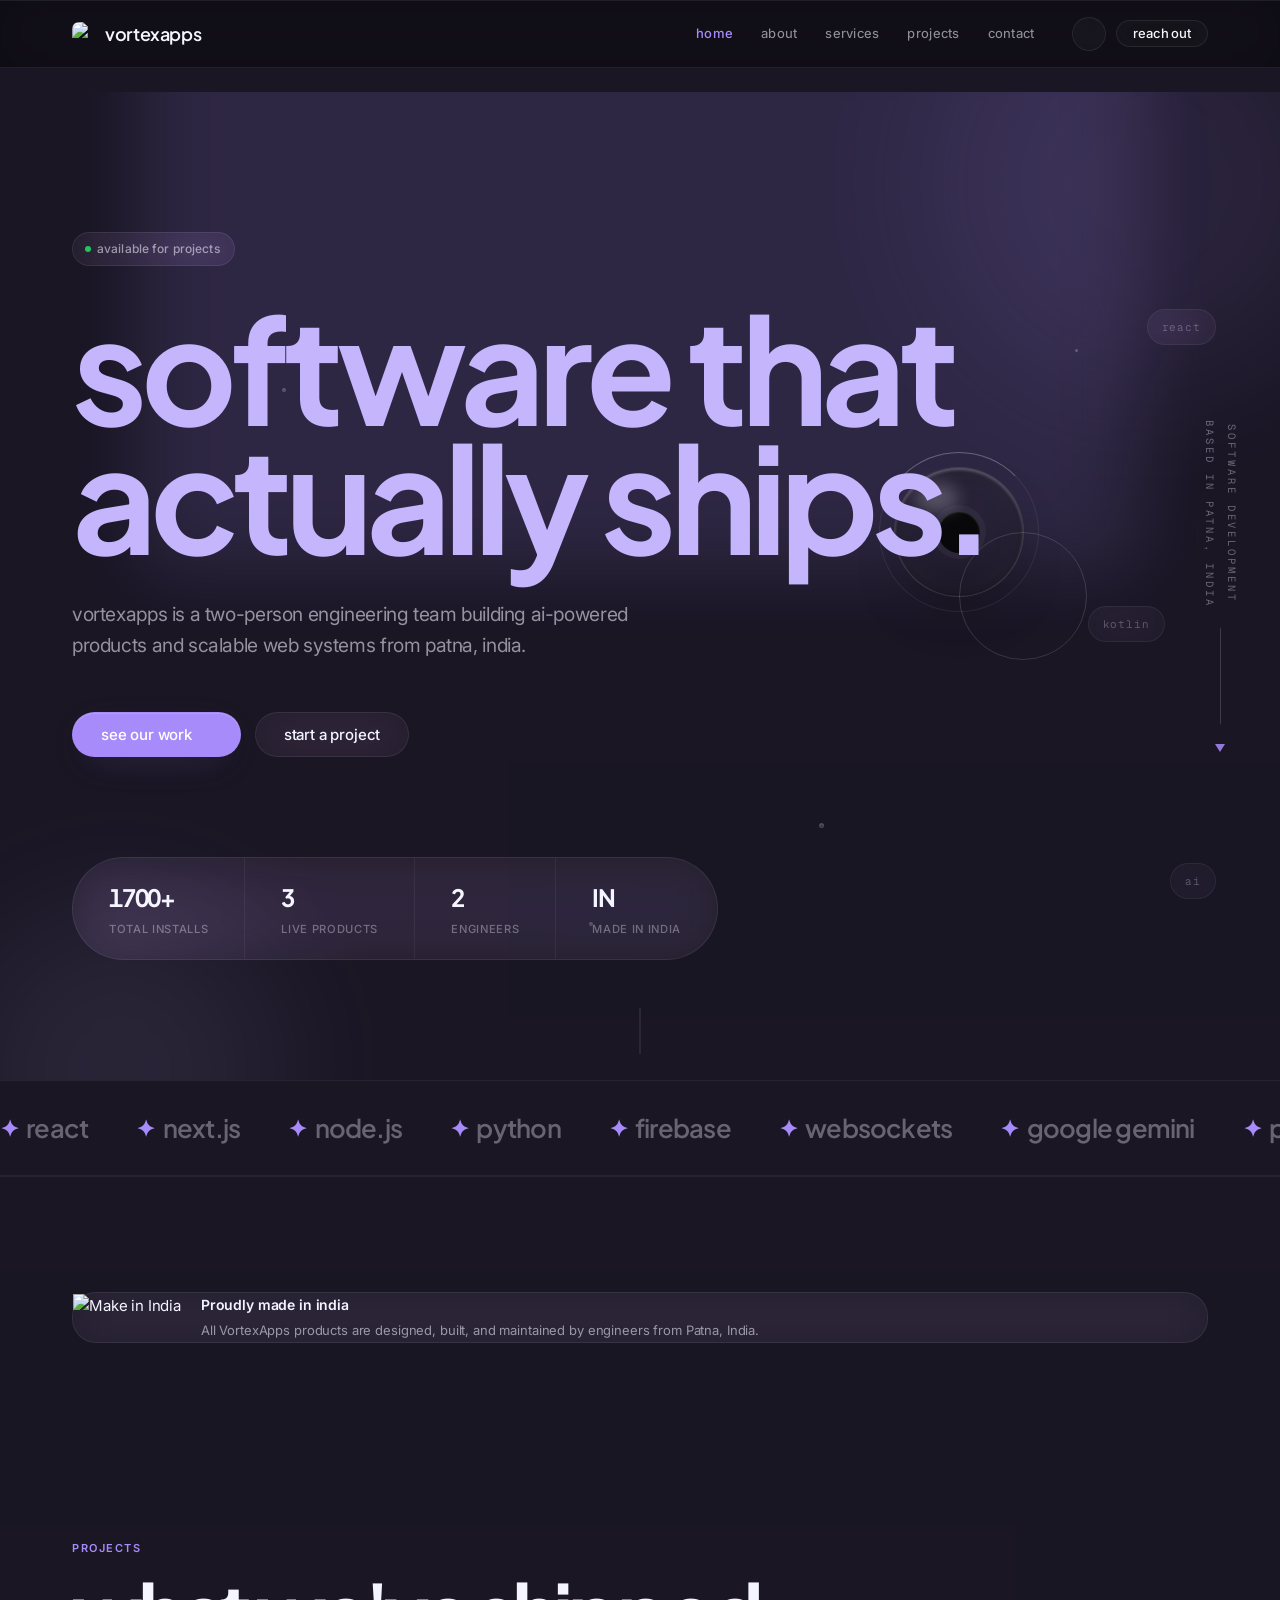
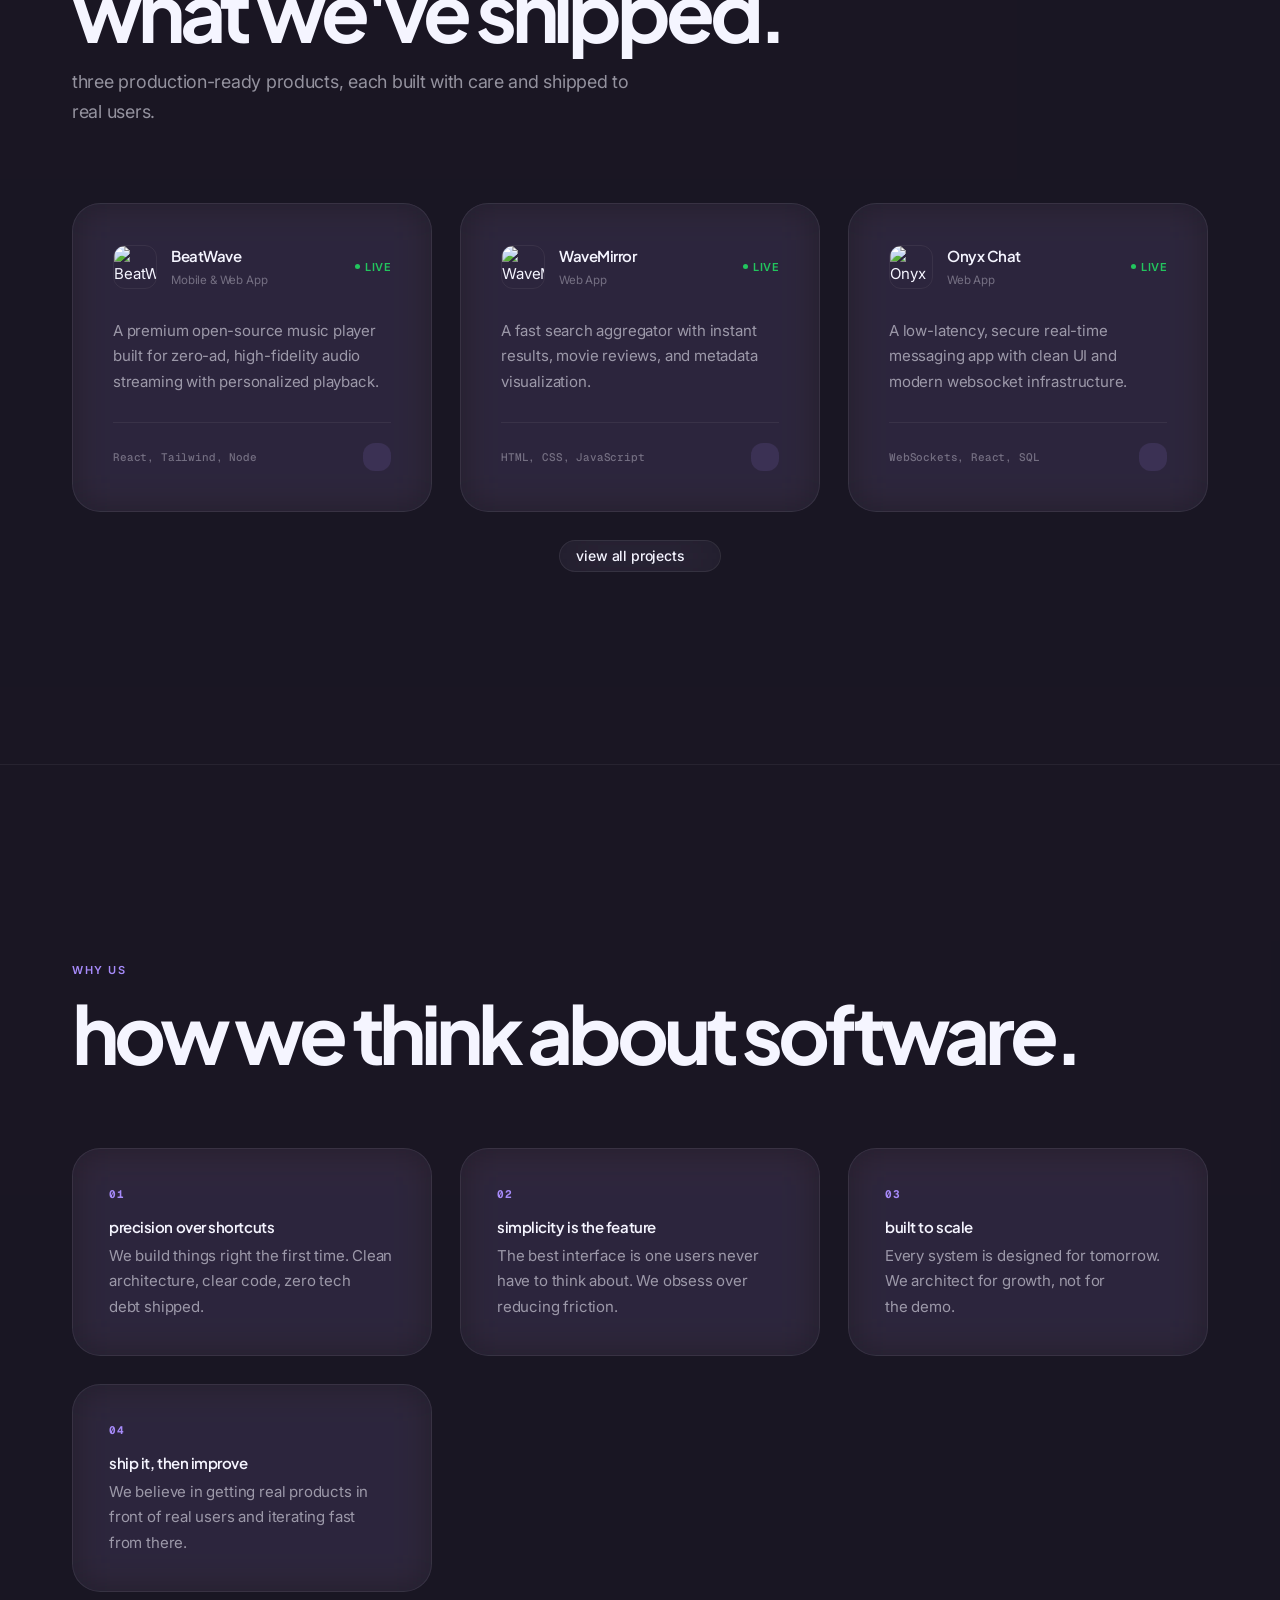
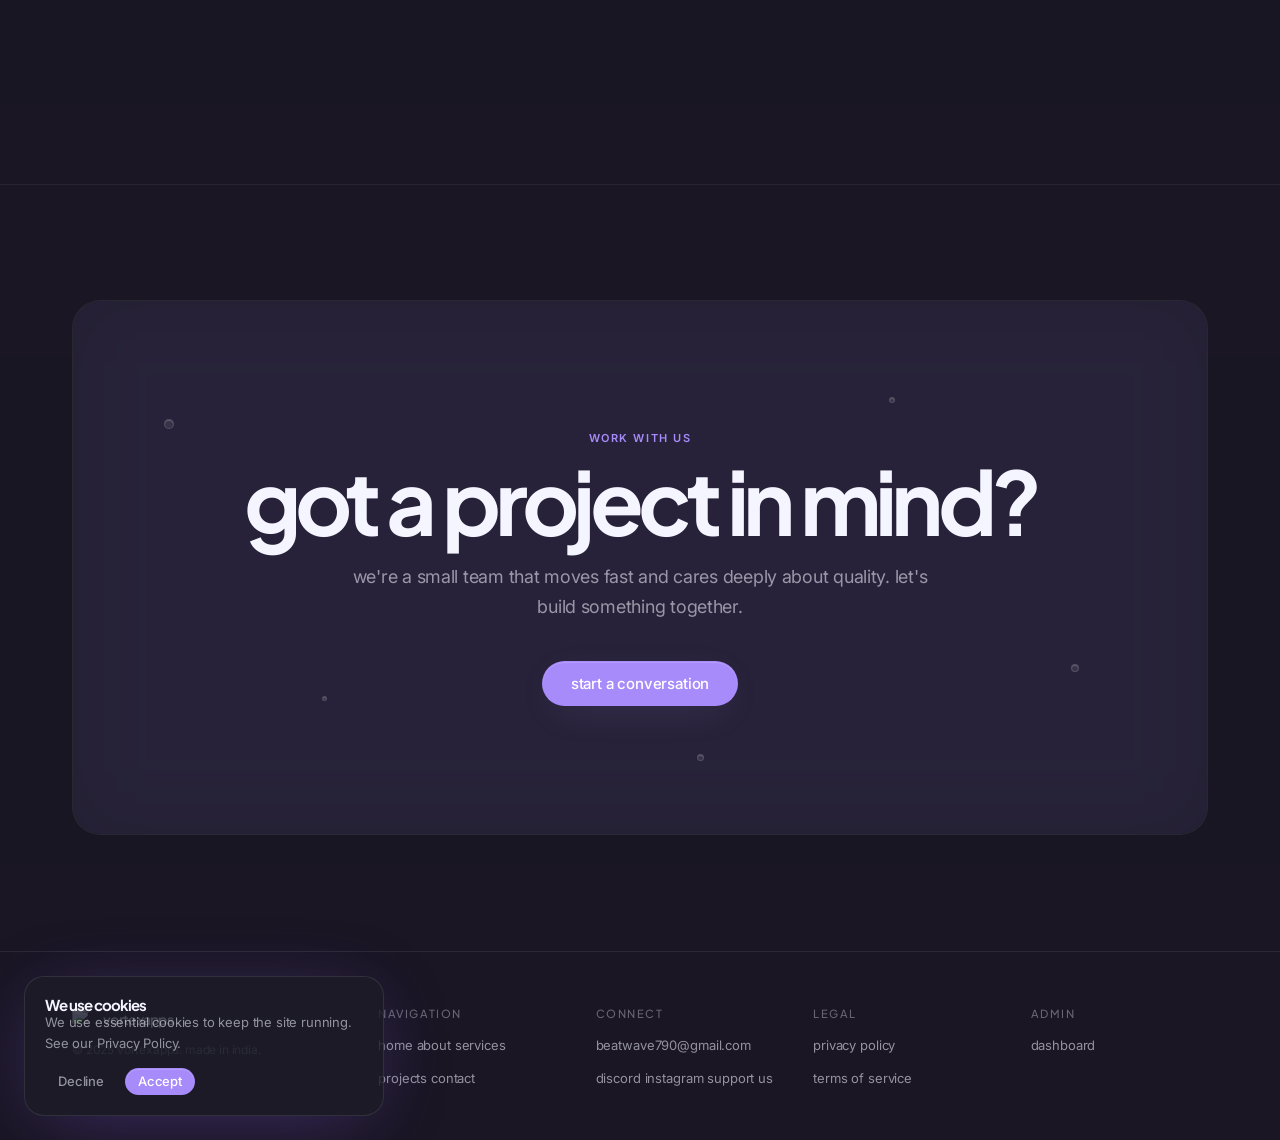
==== index.html @ fa967a01 "Add animated hero ingredients: liquid-glass eye + particles + CTA dots - Liquid-glass eye in the her" ====
<!DOCTYPE html>
<html lang="en" data-theme="dark">
<head>
    <meta charset="UTF-8">
    <meta name="viewport" content="width=device-width, initial-scale=1.0">
    <title>vortexapps — high-performance software systems</title>
    <meta name="description" content="vortexapps builds high-performance software systems — from ai integrations to scalable web applications. made in india.">
    <meta property="og:type" content="website">
    <meta property="og:url" content="https://vortexapps.dev/">
    <meta property="og:title" content="vortexapps — high-performance software systems">
    <meta property="og:description" content="vortexapps builds high-performance software systems — from ai integrations to scalable web applications. made in india.">
    <meta property="og:image" content="assets/og_image.jpg">
    <meta property="twitter:card" content="summary_large_image">
    <meta property="twitter:title" content="vortexapps — high-performance software systems">
    <meta property="twitter:description" content="vortexapps builds high-performance software systems — from ai integrations to scalable web applications. made in india.">
    <meta property="twitter:image" content="assets/og_image.jpg">
    <link rel="canonical" href="https://vortexapps.dev/">
    <link rel="icon" type="image/png" href="assets/logo.png">
    <link rel="stylesheet" href="index.css?v=8">
    <link rel="stylesheet" href="cosmic_refined.css?v=8">
    <script src="https://www.gstatic.com/firebasejs/9.23.0/firebase-app-compat.js"></script>
    <script src="https://www.gstatic.com/firebasejs/9.23.0/firebase-auth-compat.js"></script>
    <script src="https://www.gstatic.com/firebasejs/9.23.0/firebase-database-compat.js"></script>
    <link rel="preconnect" href="https://fonts.googleapis.com">
    <link rel="preconnect" href="https://fonts.gstatic.com" crossorigin>
    <link href="https://fonts.googleapis.com/css2?family=Inter:wght@300..700&family=Plus+Jakarta+Sans:wght@400..800&family=Space+Grotesk:wght@300..700&family=Spline+Sans:wght@300..700&family=IBM+Plex+Sans:wght@300..700&family=Geist+Mono:wght@100..900&display=swap" rel="stylesheet">
    <script src="https://unpkg.com/lucide@latest"></script>
    <script src="config.js"></script>
    <script src="index.js?v=8" defer></script>
</head>
<body>
    <!-- LOADING SCREEN -->
    <div id="loading-screen">
        <div class="ls-logo">
            <img src="assets/logo.png" alt="VortexApps">
            VortexApps
        </div>
        <div class="ls-spinner"></div>
    </div>

    <!-- ANNOUNCEMENT BAR -->
    <div id="announcement-bar"><span id="announcement-text"></span></div>

    <!-- NAV -->
    <nav id="main-nav">
        <div class="nav-inner">
            <a href="index.html" class="nav-logo">
                <img src="assets/logo.png" alt="VortexApps">
                vortexapps
            </a>
            <div class="nav-links" id="nav-links">
                <a href="index.html" class="nav-link active">home</a>
                <a href="about.html" class="nav-link">about</a>
                <a href="services.html" class="nav-link">services</a>
                <a href="projects.html" class="nav-link">projects</a>
                <a href="contact.html" class="nav-link">contact</a>
            </div>
            <div class="nav-right">
                <button class="theme-toggle" onclick="toggleTheme(event)" id="theme-btn" aria-label="Toggle theme">
                    <i data-lucide="moon" id="theme-icon"></i>
                </button>
                <a href="contact.html" class="btn btn-primary btn-sm">reach out</a>
                <button class="nav-hamburger" id="nav-hamburger" onclick="toggleNav()" aria-label="Menu">
                    <span></span><span></span><span></span>
                </button>
            </div>
        </div>
    </nav>

    <!-- MAIN -->
    <main>
        <!-- HERO -->
        <section class="hero">
            <div class="container">
                <div class="hero-badge reveal reveal-1">
                    <span class="badge">
                        <span class="badge-dot"></span>
                        available for projects
                    </span>
                </div>

                <h1 class="reveal reveal-2">
                    <span class="accent-word">software that<br>actually ships.</span>
                </h1>

                <p class="hero-desc reveal reveal-3">
                    vortexapps is a two-person engineering team building ai-powered products and scalable web systems from patna, india.
                </p>

                <div class="hero-actions reveal reveal-4">
                    <a href="projects.html" class="btn btn-primary btn-lg">
                        see our work
                        <i data-lucide="arrow-right" style="width:14px;height:14px;"></i>
                    </a>
                    <a href="contact.html" class="btn btn-secondary btn-lg">start a project</a>
                </div>

                <div class="stats-row reveal reveal-5">
                    <div class="stat-cell">
                        <div class="stat-num" id="downloads-counter">1700+</div>
                        <div class="stat-label">Total installs</div>
                    </div>
                    <div class="stat-cell">
                        <div class="stat-num">3</div>
                        <div class="stat-label">Live products</div>
                    </div>
                    <div class="stat-cell">
                        <div class="stat-num">2</div>
                        <div class="stat-label">Engineers</div>
                    </div>
                    <div class="stat-cell">
                        <div class="stat-num">IN</div>
                        <div class="stat-label">made in india</div>
                    </div>
                </div>
            </div>

            <!-- Vertical tagline — cosmictaser-style hero edge marker -->
            <div class="hero-tagline" aria-hidden="true">
                <p>software development<br>based in patna, india</p>
                <span class="ht-line"></span>
                <span class="ht-tri"></span>
            </div>

            <!-- Ambient visuals — drifting orbs + floating glass chips (right edge only) -->
            <div class="hero-orb hero-orb-a" aria-hidden="true"></div>
            <div class="hero-orb hero-orb-b" aria-hidden="true"></div>
            <div class="hero-chips" aria-hidden="true">
                <span class="hero-chip" style="--d:0s">react</span>
                <span class="hero-chip" style="--d:.7s">kotlin</span>
                <span class="hero-chip" style="--d:1.4s">ai</span>
            </div>

            <!-- Scroll cue -->
            <div class="scroll-cue" aria-hidden="true"><span></span></div>

            <!-- Liquid-glass eye — gazes at the cursor -->
            <div class="hero-eye" aria-hidden="true">
                <div class="hero-eye-pupil"></div>
                <span class="eye-pulse"></span>
            </div>

            <!-- Floating glass particles -->
            <div class="hero-particles" aria-hidden="true">
                <span style="--x:6%;--y:64%;--d:0s;--s:6px"></span>
                <span style="--x:22%;--y:30%;--d:1.4s;--s:4px"></span>
                <span style="--x:64%;--y:74%;--d:0.7s;--s:5px"></span>
                <span style="--x:84%;--y:26%;--d:2s;--s:3px"></span>
                <span style="--x:46%;--y:84%;--d:1s;--s:4px"></span>
                <span style="--x:36%;--y:56%;--d:2.4s;--s:3px"></span>
            </div>
        </section>

        <!-- TECH MARQUEE -->
        <div class="marquee-section">
            <div class="marquee-track">
                <!-- First copy -->
                <div class="marquee-item"><span>✦</span> React</div>
                <div class="marquee-item"><span>✦</span> Next.js</div>
                <div class="marquee-item"><span>✦</span> Node.js</div>
                <div class="marquee-item"><span>✦</span> Python</div>
                <div class="marquee-item"><span>✦</span> Firebase</div>
                <div class="marquee-item"><span>✦</span> WebSockets</div>
                <div class="marquee-item"><span>✦</span> Google Gemini</div>
                <div class="marquee-item"><span>✦</span> PostgreSQL</div>
                <div class="marquee-item"><span>✦</span> Tailwind CSS</div>
                <div class="marquee-item"><span>✦</span> REST APIs</div>
                <div class="marquee-item"><span>✦</span> Machine Learning</div>
                <div class="marquee-item"><span>✦</span> TypeScript</div>
                <!-- Duplicate copy for seamless loop -->
                <div class="marquee-item"><span>✦</span> React</div>
                <div class="marquee-item"><span>✦</span> Next.js</div>
                <div class="marquee-item"><span>✦</span> Node.js</div>
                <div class="marquee-item"><span>✦</span> Python</div>
                <div class="marquee-item"><span>✦</span> Firebase</div>
                <div class="marquee-item"><span>✦</span> WebSockets</div>
                <div class="marquee-item"><span>✦</span> Google Gemini</div>
                <div class="marquee-item"><span>✦</span> PostgreSQL</div>
                <div class="marquee-item"><span>✦</span> Tailwind CSS</div>
                <div class="marquee-item"><span>✦</span> REST APIs</div>
                <div class="marquee-item"><span>✦</span> Machine Learning</div>
                <div class="marquee-item"><span>✦</span> TypeScript</div>
            </div>
        </div>

        <hr>

        <!-- Make in India banner -->
        <section class="section-sm" style="padding-bottom: 0;">
            <div class="container">
                <div class="mii-banner" style="display:flex;align-items:center;gap:20px;">
                    <img src="assets/Make_In_India.png" alt="Make in India" style="height:48px;width:auto;object-fit:contain;flex-shrink:0;">
                    <div>
                        <div style="font-size:0.875rem;font-weight:600;color:var(--text);margin-bottom:4px;letter-spacing:-0.01em;">Proudly made in india</div>
                        <div style="font-size:0.8125rem;color:var(--text-muted);letter-spacing:-0.01em;">All VortexApps products are designed, built, and maintained by engineers from Patna, India.</div>
                    </div>
                </div>
            </div>
        </section>

        <!-- FEATURED PROJECTS -->
        <section class="section">
            <div class="container">
                <div class="section-header">
                    <span class="label">projects</span>
                    <h2>what we've shipped.</h2>
                    <p>three production-ready products, each built with care and shipped to real users.</p>
                </div>
                <div class="home-projects-grid" id="dynamic-projects-grid">
                    <!-- Renders via JS -->
                </div>
                <div style="margin-top:28px;text-align:center;">
                    <a href="projects.html" class="btn btn-secondary">
                        view all projects
                        <i data-lucide="arrow-right" style="width:13px;height:13px;"></i>
                    </a>
                </div>
            </div>
        </section>

        <hr>

        <!-- WHY VORTEXAPPS — Bento grid -->
        <section class="section">
            <div class="container">
                <div class="section-header">
                    <span class="label">why us</span>
                    <h2>how we think about software.</h2>
                </div>
                <div class="about-values-grid">
                    <div class="value-card reveal reveal-1">
                        <div class="value-num">01</div>
                        <h3>precision over shortcuts</h3>
                        <p>We build things right the first time. Clean architecture, clear code, zero tech debt shipped.</p>
                    </div>
                    <div class="value-card reveal reveal-2">
                        <div class="value-num">02</div>
                        <h3>simplicity is the feature</h3>
                        <p>The best interface is one users never have to think about. We obsess over reducing friction.</p>
                    </div>
                    <div class="value-card reveal reveal-3">
                        <div class="value-num">03</div>
                        <h3>built to scale</h3>
                        <p>Every system is designed for tomorrow. We architect for growth, not for the demo.</p>
                    </div>
                    <div class="value-card reveal reveal-4">
                        <div class="value-num">04</div>
                        <h3>ship it, then improve</h3>
                        <p>We believe in getting real products in front of real users and iterating fast from there.</p>
                    </div>
                </div>
            </div>
        </section>

        <hr>

        <!-- CTA -->
        <section class="section-sm">
            <div class="container">
                <div class="cta-strip">
                    <div class="cta-dots" aria-hidden="true">
                        <span style="--x:8%;--y:22%;--d:0s;--s:10px"></span>
                        <span style="--x:88%;--y:68%;--d:1.2s;--s:8px"></span>
                        <span style="--x:72%;--y:18%;--d:2.1s;--s:6px"></span>
                        <span style="--x:22%;--y:74%;--d:1.6s;--s:5px"></span>
                        <span style="--x:55%;--y:85%;--d:0.6s;--s:7px"></span>
                    </div>
                    <span class="label" style="display:block;margin-bottom:14px;">work with us</span>
                    <h2>got a project in mind?</h2>
                    <p>we're a small team that moves fast and cares deeply about quality. let's build something together.</p>
                    <a href="contact.html" class="btn btn-primary btn-lg">start a conversation</a>
                </div>
            </div>
        </section>
    </main>

    <!-- FOOTER -->
    <footer>
        <div class="container">
            <div class="footer-inner">
                <div>
                    <div class="footer-brand">
                        <img src="assets/logo.png" alt="VortexApps">
                        vortexapps
                    </div>
                    <div class="footer-copy">© 2025 vortexapps. made in india.</div>
                </div>
                <div class="footer-links-group">
                    <h4>navigation</h4>
                    <a href="index.html">home</a>
                    <a href="about.html">about</a>
                    <a href="services.html">services</a>
                    <a href="projects.html">projects</a>
                    <a href="contact.html">contact</a>
                </div>
                <div class="footer-links-group">
                    <h4>connect</h4>
                    <a href="mailto:beatwave790@gmail.com">beatwave790@gmail.com</a>
                    <a href="https://discord.gg/spbuDTePSR" target="_blank" rel="noopener">discord</a>
                    <a href="https://instagram.com/akshansh_6969" target="_blank" rel="noopener">instagram</a>
                    <a href="https://support-akshansh.vercel.app" target="_blank" rel="noopener">support us</a>
                </div>
                <div class="footer-links-group">
                    <h4>legal</h4>
                    <a href="privacy.html">privacy policy</a>
                    <a href="terms.html">terms of service</a>
                </div>
                <div class="footer-links-group">
                    <h4>admin</h4>
                    <a href="admin.html">dashboard</a>
                </div>
            </div>
        </div>
    </footer>

    <div id="toast"></div>

    <!-- Scroll progress + back to top -->
    <div id="scroll-progress" aria-hidden="true"></div>
    <button id="back-to-top" aria-label="Back to top"><i data-lucide="arrow-up" style="width:15px;height:15px;"></i></button>
</body>
</html>
---- index.css ----
/* ==========================================================================
   VORTEXAPPS — STUDIO 3.0
   Premium agency aesthetic. Dark + indigo accent. Bold editorial.
   ========================================================================== */

@import url('https://fonts.googleapis.com/css2?family=IBM+Plex+Sans:wght@300..700&family=Inter:wght@300..700&family=Plus+Jakarta+Sans:wght@400..800&family=Spline+Sans:wght@300..700&family=Geist+Mono:wght@100..900&family=Space+Grotesk:wght@300..700&display=swap');

/* ==========================================================================
   DESIGN TOKENS — PREMIUM EDITORIAL (cosmictaser-inspired)
   ========================================================================== */
:root {
    /* Backgrounds */
    --bg:            #0B0B0F;
    --bg-card:       rgba(20,20,28,0.6);
    --bg-card-hover: rgba(24,24,36,0.8);
    --bg-subtle:     rgba(18,18,26,0.4);
    --bg-muted:      rgba(22,22,32,0.6);
    --bg-elevated:   rgba(28,28,40,0.8);

    /* Borders */
    --border:        rgba(255,255,255,0.06);
    --border-hover:  rgba(255,255,255,0.1);
    --border-bright: rgba(255,255,255,0.16);

    /* Text */
    --text:          #F5F5FF;
    --text-muted:    rgba(245,245,255,0.56);
    --text-dim:      rgba(245,245,255,0.36);

    /* Accent */
    --accent:        #A78BFA;
    --accent-hover:  #C4B5FD;
    --accent-dim:    rgba(167,139,250,0.12);
    --accent-glow:   rgba(167,139,250,0.3);

    /* Semantic */
    --red:           #EF4444;
    --green:         #22C55E;
    --orange:        #F97316;
    --blue:           #60A5FA;

    /* Typography */
    --font:          'Inter', -apple-system, BlinkMacSystemFont, system-ui, sans-serif;
    --display:       'Plus Jakarta Sans', 'Space Grotesk', 'Inter', -apple-system, BlinkMacSystemFont, sans-serif;
    --mono:          'Geist Mono', 'SFMono-Regular', ui-monospace, monospace;

    /* Radii */
    --radius-xs:     8px;
    --radius-sm:     12px;
    --radius:        16px;
    --radius-lg:     20px;
    --radius-xl:     32px;
    --radius-full:   9999px;

    /* Shadows */
    --shadow-sm:     0 1px 2px rgba(0,0,0,0.4);
    --shadow:        0 10px 80px -20px rgba(139,92,246,0.4);
    --shadow-lg:     0 80px 160px -40px rgba(139,92,246,0.35);
    --shadow-accent: 0 0 120px -40px rgba(139,92,246,0.6);

    /* Motion */
    --ease:          cubic-bezier(0.4, 0, 0.2, 1);
    --ease-spring:   cubic-bezier(0.34, 1.56, 0.64, 1);
    --transition:    all 0.16s var(--ease);
    --transition-md: all 0.26s var(--ease);

    /* Layout */
    --max-w:         1200px;
    --nav-h:         64px;

    /* Type scale */
    --fs-micro:      0.6875rem;
    --fs-xs:         0.75rem;
    --fs-sm:         0.8125rem;
    --fs-base:       0.9375rem;
    --fs-md:         1rem;
    --fs-lg:         1.5rem;
    --fs-xl:         2.25rem;
    --fs-display:    3.25rem;
    --fs-hero:       clamp(4rem, 10vw, 8rem);

    /* Tracking */
    --tr-wide:       0.08em;
    --tr-normal:     -0.015em;
    --tr-tight:      -0.03em;
    --tr-tighter:    -0.05em;
    --tr-display:    -0.06em;
    --tr-hero:       -0.07em;

    /* Motion */
    --ease-out:      cubic-bezier(0.16, 1, 0.3, 1);
    --ease-in-out:   cubic-bezier(0.65, 0, 0.35, 1);
    --ease-back:     cubic-bezier(0.34, 1.4, 0.64, 1);
    --dur-fast:      0.14s;
    --dur:           0.24s;
    --dur-slow:      0.42s;
    --dur-slower:    0.7s;
}

/* Light theme — refined editorial */
[data-theme="light"] {
    --bg:            #F8F8FA;
    --bg-card:       rgba(255,255,255,0.7);
    --bg-card-hover: rgba(255,255,255,0.9);
    --bg-subtle:     rgba(255,255,255,0.5);
    --bg-muted:      rgba(250,250,255,0.8);
    --bg-elevated:   rgba(255,255,255,0.9);
    --border:        rgba(18,18,31,0.06);
    --border-hover:  rgba(18,18,31,0.1);
    --border-bright: rgba(18,18,31,0.16);
    --text:          #0F0F19;
    --text-muted:    rgba(15,15,25,0.6);
    --text-dim:      rgba(15,15,25,0.4);
    --accent:        #9D7CFF;
    --accent-hover:  #BFA3FF;
    --accent-dim:    rgba(157,124,255,0.08);
    --accent-glow:   rgba(157,124,255,0.18);
    --shadow-sm:     0 1px 2px rgba(18,18,31,0.04);
    --shadow:        0 40px 80px -40px rgba(124,63,255,0.24);
    --shadow-lg:     0 80px 160px -40px rgba(124,63,255,0.18);
    --shadow-accent: 0 0 80px -30px rgba(124,63,255,0.32);
}

/* ==========================================================================
   RESET & BASE
   ========================================================================== */
*, *::before, *::after { box-sizing: border-box; margin: 0; padding: 0; }

html {
    font-size: 16px;
    scroll-behavior: smooth;
    -webkit-text-size-adjust: 100%;
}

body {
    font-family: var(--font);
    font-size: var(--fs-base);
    background: var(--bg);
    color: var(--text);
    line-height: 1.9;
    letter-spacing: var(--tr-normal);
    -webkit-font-smoothing: antialiased;
    -moz-osx-font-smoothing: grayscale;
    text-rendering: optimizeLegibility;
    overflow-x: hidden;
}

img { max-width: 100%; display: block; }
a { color: inherit; text-decoration: none; }
button { font-family: var(--font); cursor: pointer; }
textarea { font-family: var(--font); }

::selection { background: var(--accent); color: #fff; }

/* ==========================================================================
   ANIMATED BACKGROUND
   ========================================================================== */
body::before {
    content: "";
    position: fixed;
    inset: 0;
    z-index: -2;
    background: rgba(167,139,250,0.05);
    pointer-events: none;
}

body::after {
    content: "";
    position: fixed;
    inset: 0;
    z-index: -3;
    background: rgba(167,139,250,0.04);
    pointer-events: none;
}

@keyframes gridDrift {
    from { background-position: 0 0; }
    to   { background-position: 60px 60px; }
}

@keyframes glowDrift {
    from { opacity: 0.6; transform: scale(1); }
    to   { opacity: 1; transform: scale(1.05); }
}

/* ==========================================================================
   LOADING SCREEN
   ========================================================================== */
#loading-screen {
    position: fixed;
    inset: 0;
    z-index: 99999;
    background: var(--bg);
    display: flex;
    flex-direction: column;
    align-items: center;
    justify-content: center;
    gap: 20px;
    transition: opacity 0.3s var(--ease);
}

#loading-screen .ls-logo {
    display: flex;
    align-items: center;
    gap: 9px;
    font-weight: 700;
    font-size: 0.9375rem;
    letter-spacing: -0.02em;
    color: var(--text);
}

#loading-screen .ls-logo img {
    width: 26px;
    height: 26px;
    border-radius: 6px;
    object-fit: cover;
}

#loading-screen .ls-spinner {
    width: 16px;
    height: 16px;
    border: 1.5px solid var(--border-bright);
    border-top-color: var(--accent);
    border-radius: 50%;
    animation: spin 0.65s linear infinite;
}

@keyframes spin { to { transform: rotate(360deg); } }

@keyframes fadeUp {
    from { opacity: 0; transform: translateY(12px); }
    to { opacity: 1; transform: translateY(0); }
}

@keyframes scaleIn {
    from { opacity: 0; transform: scale(0.98); }
    to { opacity: 1; transform: scale(1); }
}

#loading-screen.fade-out {
    opacity: 0;
    pointer-events: none;
}

/* ==========================================================================
   ANNOUNCEMENT BAR
   ========================================================================== */
#announcement-bar {
    display: none;
    background: var(--accent);
    color: #fff;
    text-align: center;
    font-size: 0.8125rem;
    font-weight: 500;
    padding: 10px 16px;
    letter-spacing: 0.01em;
}

/* ==========================================================================
   NAVIGATION — Minimal glass
   ========================================================================== */
#main-nav {
    position: fixed;
    top: 0;
    left: 0;
    z-index: 1000;
    width: 100%;
    height: var(--nav-h);
    background: rgba(11,11,15,0.3);
    backdrop-filter: blur(20px) saturate(170%);
    -webkit-backdrop-filter: blur(20px) saturate(170%);
    border-bottom: 1px solid transparent;
    transition: var(--transition-md);
    box-shadow: 0 1px 0 rgba(255,255,255,0.04) inset;
}

.nav-inner {
    max-width: var(--max-w);
    margin: 0 auto;
    padding: 0 clamp(20px, 4vw, 32px);
    height: 100%;
    display: flex;
    align-items: center;
    gap: 0;
}

.nav-logo {
    display: flex;
    align-items: center;
    gap: 9px;
    font-family: var(--display);
    font-weight: 600;
    font-size: 0.875rem;
    letter-spacing: var(--tr-tighter);
    color: var(--text);
    margin-right: 40px;
    text-decoration: none;
    flex-shrink: 0;
    text-transform: lowercase;
}

.nav-logo img {
    width: 26px;
    height: 26px;
    border-radius: 6px;
    object-fit: cover;
}

.nav-links {
    display: flex;
    align-items: center;
    gap: 2px;
    flex: 1;
}

.nav-link {
    font-size: 0.875rem;
    font-weight: 400;
    color: var(--text-muted);
    padding: 6px 10px;
    border-radius: var(--radius-sm);
    transition: var(--transition);
    text-decoration: none;
    letter-spacing: -0.01em;
}

.nav-link:hover { color: var(--text); background: var(--bg-muted); }
.nav-link.active { color: var(--text); }

.nav-right {
    display: flex;
    align-items: center;
    gap: 8px;
    margin-left: auto;
}

/* Theme toggle */
.theme-toggle {
    display: flex;
    align-items: center;
    justify-content: center;
    width: 32px;
    height: 32px;
    border: 1px solid var(--border);
    border-radius: var(--radius-sm);
    background: transparent;
    color: var(--text-muted);
    transition: var(--transition);
    flex-shrink: 0;
}
.theme-toggle:hover { background: var(--bg-muted); color: var(--text); }
.theme-toggle svg { width: 14px; height: 14px; }

/* Hamburger */
.nav-hamburger {
    display: none;
    flex-direction: column;
    gap: 4px;
    background: none;
    border: none;
    padding: 4px;
    cursor: pointer;
}
.nav-hamburger span {
    display: block;
    width: 18px;
    height: 1.5px;
    background: var(--text);
    transition: var(--transition);
}

/* Mobile nav */
@media (max-width: 768px) {
    #main-nav {
        top: 0;
        width: 100%;
    }

    .nav-links {
        display: none;
        position: fixed;
        top: 80px;
        left: 12px;
        right: 12px;
        background: color-mix(in srgb, var(--bg) 95%, transparent);
        backdrop-filter: blur(24px);
        -webkit-backdrop-filter: blur(24px);
        border: 1px solid var(--border);
        border-radius: var(--radius-lg);
        flex-direction: column;
        padding: 12px;
        gap: 4px;
        box-shadow: var(--shadow);
    }

    .nav-links.open { display: flex; }
    .nav-link { width: 100%; padding: 10px 14px; }
    .nav-right .btn-sm { display: none; }
    .nav-hamburger { display: flex; }
}

/* ==========================================================================
   BUTTONS
   ========================================================================== */
.btn {
    display: inline-flex;
    align-items: center;
    justify-content: center;
    gap: 6px;
    font-family: var(--font);
    font-weight: 500;
    font-size: 0.875rem;
    border-radius: var(--radius-sm);
    border: 1px solid transparent;
    cursor: pointer;
    text-decoration: none;
    transition: var(--transition);
    white-space: nowrap;
    padding: 8px 16px;
    line-height: 1;
    position: relative;
    overflow: hidden;
}

.btn-primary {
    background: var(--accent);
    color: #fff;
    border-color: var(--accent);
    box-shadow: 0 0 0 rgba(99,102,241,0);
}
.btn-primary:hover {
    background: var(--accent-hover);
    border-color: var(--accent-hover);
    box-shadow: var(--shadow-accent);
    transform: translateY(-1px);
}
.btn-primary:active { transform: translateY(0); }

.btn-secondary {
    background: transparent;
    color: var(--text);
    border-color: var(--border);
}
.btn-secondary:hover {
    background: var(--bg-muted);
    border-color: var(--border-hover);
    transform: translateY(-1px);
}
.btn-secondary:active { transform: translateY(0); }

.btn-ghost {
    background: transparent;
    color: var(--text-muted);
    border-color: transparent;
    padding: 6px 10px;
}
.btn-ghost:hover { background: var(--bg-muted); color: var(--text); }

.btn-danger {
    background: transparent;
    color: var(--red);
    border-color: transparent;
}
.btn-danger:hover { background: rgba(239,68,68,0.1); }

.btn-lg { padding: 12px 24px; font-size: 0.9375rem; border-radius: var(--radius); letter-spacing: -0.01em; }
.btn-sm { padding: 6px 12px; font-size: 0.8125rem; }
.btn-xs { padding: 4px 8px; font-size: 0.75rem; }

/* ==========================================================================
   LAYOUT
   ========================================================================== */
.container {
    max-width: var(--max-w);
    margin: 0 auto;
    padding: 0 clamp(20px, 4vw, 32px);
}

main { padding-top: 24px; }

.section    { padding: clamp(96px, 14vw, 180px) 0; }
.section-sm { padding: clamp(64px, 10vw, 112px) 0; }

hr {
    border: none;
    border-top: 1px solid var(--border);
}

/* ==========================================================================
   LABEL / BADGE
   ========================================================================== */
.label {
    display: inline-block;
    font-size: 0.6875rem;
    font-weight: 600;
    letter-spacing: var(--tr-wide);
    text-transform: uppercase;
    color: var(--accent);
}

.badge {
    display: inline-flex;
    align-items: center;
    gap: 6px;
    font-size: 0.75rem;
    font-weight: 500;
    padding: 5px 12px;
    border-radius: var(--radius-full);
    border: 1px solid var(--border);
    color: var(--text-muted);
    background: var(--bg-card);
}

.badge-dot {
    width: 6px;
    height: 6px;
    border-radius: 50%;
    background: var(--green);
    flex-shrink: 0;
    animation: pulse-dot 2.4s ease infinite;
}

@keyframes pulse-dot {
    0%, 100% { opacity: 1; box-shadow: 0 0 0 0 rgba(34,197,94,0.4); }
    50% { opacity: 0.7; box-shadow: 0 0 0 4px rgba(34,197,94,0); }
}

/* ==========================================================================
   HERO
   ========================================================================== */
.hero {
    padding: clamp(120px, 16vw, 160px) 0 clamp(96px, 12vw, 120px);
    position: relative;
    overflow: hidden;
}

.hero-badge { margin-bottom: 32px; }

.hero h1 {
    font-family: var(--display);
    font-size: var(--fs-hero);
    font-weight: 700;
    line-height: 0.96;
    letter-spacing: var(--tr-hero);
    color: var(--text);
    margin-bottom: clamp(28px, 3vw, 44px);
    max-width: min(980px, 90vw);
    text-transform: lowercase;
}

/* Gradient text on accent word */
.hero h1 .accent-word {
    background: var(--accent);
    -webkit-background-clip: initial;
    -webkit-text-fill-color: initial;
    background-clip: initial;
    animation: accentPulse 4s ease-in-out infinite alternate;
    will-change: filter;
}

@keyframes accentPulse {
    0% {
        filter: drop-shadow(0 0 0px rgba(167, 139, 250, 0));
        opacity: 0.98;
    }
    100% {
        filter: drop-shadow(0 0 80px rgba(167, 139, 250, 0.15));
        opacity: 1;
    }
}

.hero-desc {
    font-size: clamp(1rem, 1.2vw, 1.125rem);
    color: var(--text-muted);
    line-height: 1.9;
    max-width: 560px;
    margin-bottom: clamp(36px, 4vw, 56px);
    font-weight: 400;
    letter-spacing: var(--tr-normal);
}

.hero-actions {
    display: flex;
    align-items: center;
    gap: 12px;
    flex-wrap: wrap;
    margin-bottom: 64px;
}

/* Stats */
.stats-row {
    display: flex;
    border: 1px solid var(--border);
    border-radius: var(--radius);
    background: var(--bg-card);
    overflow: hidden;
    width: fit-content;
    max-width: 100%;
}

.stat-cell {
    padding: 18px 32px;
    display: flex;
    flex-direction: column;
    gap: 3px;
    border-right: 1px solid var(--border);
    position: relative;
}
.stat-cell:last-child { border-right: none; }
.stat-cell::before {
    content: '';
    position: absolute;
    top: 0; left: 0; right: 0;
    height: 1px;
    background: var(--accent);
    opacity: 0;
    transition: var(--transition-md);
}
.stat-cell:hover::before { opacity: 1; }

.stat-num {
    font-size: 1.375rem;
    font-weight: 700;
    letter-spacing: -0.04em;
    color: var(--text);
    font-variant-numeric: tabular-nums;
}

.stat-label {
    font-size: 0.72rem;
    color: var(--text-dim);
    font-weight: 500;
}

/* ==========================================================================
   MARQUEE / TICKER
   ========================================================================== */
.marquee-section {
    padding: 20px 0;
    overflow: hidden;
    border-top: 1px solid var(--border);
    border-bottom: 1px solid var(--border);
    background: var(--bg-card);
}

.marquee-track {
    display: flex;
    gap: 48px;
    animation: marqueeScroll 25s linear infinite;
    width: max-content;
}

.marquee-item {
    display: flex;
    align-items: center;
    gap: 8px;
    font-size: 0.75rem;
    font-weight: 500;
    font-family: var(--mono);
    color: var(--text-dim);
    white-space: nowrap;
    letter-spacing: 0.04em;
    text-transform: uppercase;
}

.marquee-item span {
    color: var(--accent);
    font-size: 0.875rem;
}

@keyframes marqueeScroll {
    from { transform: translateX(0); }
    to   { transform: translateX(-50%); }
}

/* ==========================================================================
   SECTION HEADER
   ========================================================================== */
.section-header { margin-bottom: 56px; }

.section-header .label { margin-bottom: 12px; }

.section-header h2 {
    font-family: var(--display);
    font-size: clamp(2rem, 4vw, 3.25rem);
    font-weight: 700;
    letter-spacing: var(--tr-display);
    line-height: 1.06;
    margin-bottom: 16px;
    color: var(--text);
    text-transform: lowercase;
}

.section-header p {
    font-size: clamp(0.9375rem, 1.2vw, 1.0625rem);
    color: var(--text-muted);
    max-width: 600px;
    line-height: 1.9;
    letter-spacing: var(--tr-normal);
}

/* ==========================================================================
   PROJECT CARDS
   ========================================================================== */
.home-projects-grid {
    display: grid;
    grid-template-columns: repeat(auto-fill, minmax(340px, 1fr));
    gap: clamp(16px, 2vw, 24px);
    border-radius: var(--radius-lg);
    overflow: visible;
}

.project-card {
    background: var(--bg-card);
    backdrop-filter: blur(16px) saturate(160%);
    -webkit-backdrop-filter: blur(16px) saturate(160%);
    padding: clamp(32px, 4vw, 40px);
    display: flex;
    flex-direction: column;
    gap: 28px;
    transition: var(--transition-md);
    text-decoration: none;
    color: inherit;
    position: relative;
    overflow: hidden;
    will-change: transform;
    border-radius: 24px;
    border: 1px solid var(--border);
}

.project-card::before {
    content: '';
    position: absolute;
    top: 0; left: 0; right: 0;
    height: 2px;
    background: var(--accent);
    opacity: 0;
    transition: var(--transition-md);
}

.project-card:hover {
    background: var(--bg-card-hover);
    transform: translateY(-4px);
}
.project-card:hover::before { opacity: 1; }

.project-card-header {
    display: flex;
    align-items: center;
    gap: 14px;
}

.project-logo {
    width: 44px;
    height: 44px;
    border-radius: var(--radius-sm);
    object-fit: cover;
    border: 1px solid var(--border);
    flex-shrink: 0;
}

.project-logo-placeholder {
    width: 44px;
    height: 44px;
    border-radius: var(--radius-sm);
    background: var(--bg-muted);
    border: 1px solid var(--border);
    display: flex;
    align-items: center;
    justify-content: center;
    flex-shrink: 0;
    color: var(--text-dim);
}

.project-card-meta { flex: 1; min-width: 0; }

.project-card-name {
    font-size: 0.9375rem;
    font-weight: 600;
    letter-spacing: -0.02em;
    color: var(--text);
    white-space: nowrap;
    overflow: hidden;
    text-overflow: ellipsis;
}

.project-card-type {
    font-size: 0.72rem;
    color: var(--text-dim);
    margin-top: 2px;
}

.project-status {
    display: flex;
    align-items: center;
    gap: 5px;
    font-size: 0.6875rem;
    font-weight: 600;
    letter-spacing: 0.04em;
    text-transform: uppercase;
    color: var(--text-dim);
    flex-shrink: 0;
}

.status-dot {
    width: 5px; height: 5px;
    border-radius: 50%;
    background: var(--text-dim);
    flex-shrink: 0;
}

.project-status.online .status-dot { background: var(--green); animation: pulse-dot 2.4s ease infinite; }
.project-status.online { color: var(--green); }

.project-card-desc {
    font-size: 0.9375rem;
    color: var(--text-muted);
    line-height: 1.9;
    flex: 1;
    letter-spacing: -0.01em;
}

.project-card-footer {
    display: flex;
    align-items: center;
    justify-content: space-between;
    padding-top: 20px;
    border-top: 1px solid var(--border);
    margin-top: auto;
}

.project-tech {
    font-size: 0.6875rem;
    font-weight: 500;
    font-family: var(--mono);
    color: var(--text-dim);
}

.project-link-arrow {
    display: flex;
    align-items: center;
    justify-content: center;
    width: 28px; height: 28px;
    border-radius: var(--radius-sm);
    background: var(--accent-dim);
    color: var(--accent);
    transition: var(--transition);
}
.project-card:hover .project-link-arrow {
    background: var(--accent);
    color: #fff;
    box-shadow: 0 0 12px var(--accent-glow);
}

/* ==========================================================================
   SERVICE CARDS
   ========================================================================== */
.services-grid {
    display: grid;
    grid-template-columns: repeat(auto-fill, minmax(280px, 1fr));
    gap: clamp(16px, 2vw, 24px);
    border-radius: var(--radius-lg);
    overflow: visible;
}

.service-card {
    background: var(--bg-card);
    backdrop-filter: blur(20px) saturate(180%);
    -webkit-backdrop-filter: blur(20px) saturate(180%);
    padding: clamp(28px, 4vw, 36px);
    transition: var(--transition-md);
    position: relative;
    border-radius: var(--radius-lg);
    border: 1px solid var(--border);
}
.service-card:hover {
    background: var(--bg-card-hover);
    transform: translateY(-4px);
}

.service-icon {
    width: 40px; height: 40px;
    border-radius: var(--radius-sm);
    background: var(--accent-dim);
    border: 1px solid rgba(99,102,241,0.2);
    display: flex;
    align-items: center;
    justify-content: center;
    color: var(--accent);
    margin-bottom: 20px;
}
.service-icon svg { width: 18px; height: 18px; }
.service-card h3 {
    font-size: 1rem;
    font-weight: 600;
    letter-spacing: -0.02em;
    color: var(--text);
    margin-bottom: 10px;
}
.service-card p {
    font-size: 0.9375rem;
    color: var(--text-muted);
    line-height: 1.9;
    letter-spacing: -0.01em;
}

/* ==========================================================================
   TEAM CARDS
   ========================================================================== */
.team-grid {
    display: grid;
    grid-template-columns: repeat(auto-fill, minmax(220px, 1fr));
    gap: clamp(12px, 2vw, 16px);
    border-radius: var(--radius-lg);
    overflow: visible;
}

.team-card {
    background: var(--bg-card);
    backdrop-filter: blur(20px) saturate(180%);
    -webkit-backdrop-filter: blur(20px) saturate(180%);
    padding: 28px;
    display: flex;
    align-items: center;
    gap: 16px;
    transition: var(--transition-md);
    border-radius: var(--radius-lg);
    border: 1px solid var(--border);
}
.team-card:hover { background: var(--bg-card-hover); }

.team-avatar {
    width: 44px; height: 44px;
    border-radius: var(--radius-full);
    background: var(--accent);
    display: flex;
    align-items: center;
    justify-content: center;
    font-size: 1rem;
    font-weight: 700;
    color: #fff;
    flex-shrink: 0;
}

.team-info { flex: 1; min-width: 0; }
.team-name {
    font-size: 0.875rem;
    font-weight: 600;
    color: var(--text);
    margin-bottom: 2px;
}
.team-role {
    font-size: 0.72rem;
    color: var(--text-dim);
    line-height: 1.4;
}
.team-links { display: flex; gap: 10px; margin-top: 6px; }
.team-link {
    font-size: 0.72rem;
    font-weight: 500;
    color: var(--accent);
    text-decoration: none;
    transition: var(--transition);
}
.team-link:hover { color: var(--accent-hover); }

/* ==========================================================================
   CTA STRIP
   ========================================================================== */
.cta-strip {
    border: 1px solid color-mix(in srgb, var(--border) 90%, transparent);
    border-radius: var(--radius-xl);
    padding: clamp(56px, 10vw, 88px) clamp(24px, 8vw, 56px);
    text-align: center;
    position: relative;
    overflow: hidden;
    background: var(--bg-card);
    backdrop-filter: blur(40px) saturate(140%);
    -webkit-backdrop-filter: blur(40px) saturate(140%);
}

.cta-strip::before {
    content: '';
    position: absolute;
    inset: 0;
    background: var(--accent-glow);
    opacity: 0.3;
    pointer-events: none;
}

.cta-strip h2 {
    font-family: var(--display);
    font-size: clamp(2rem, 4.5vw, 3.5rem);
    font-weight: 700;
    letter-spacing: var(--tr-display);
    line-height: 1.06;
    color: var(--text);
    margin-bottom: 18px;
    position: relative;
    text-transform: lowercase;
}
.cta-strip p {
    font-size: clamp(0.9375rem, 1.2vw, 1.0625rem);
    color: var(--text-muted);
    max-width: 580px;
    margin: 0 auto 40px;
    line-height: 1.9;
    letter-spacing: var(--tr-normal);
    position: relative;
}
.cta-strip .btn { position: relative; }

/* ==========================================================================
   VALUES GRID (About)
   ========================================================================== */
.about-values-grid {
    display: grid;
    grid-template-columns: repeat(auto-fill, minmax(280px, 1fr));
    gap: clamp(16px, 2vw, 24px);
    border-radius: var(--radius-lg);
    overflow: visible;
}

.value-card {
    background: var(--bg-card);
    backdrop-filter: blur(20px) saturate(180%);
    -webkit-backdrop-filter: blur(20px) saturate(180%);
    padding: clamp(28px, 4vw, 36px);
    transition: var(--transition-md);
    border-radius: var(--radius-lg);
    border: 1px solid var(--border);
}
.value-card:hover {
    background: var(--bg-card-hover);
    transform: translateY(-4px);
}

.value-num {
    font-size: 0.6875rem;
    font-weight: 700;
    letter-spacing: 0.1em;
    color: var(--accent);
    font-family: var(--mono);
    margin-bottom: 16px;
}

.value-card h3 {
    font-size: 0.9375rem;
    font-weight: 600;
    letter-spacing: -0.02em;
    color: var(--text);
    margin-bottom: 8px;
}

.value-card p {
    font-size: 0.9375rem;
    color: var(--text-muted);
    line-height: 1.9;
    letter-spacing: -0.01em;
}

/* ==========================================================================
   CONTACT
   ========================================================================== */
.contact-grid {
    display: grid;
    grid-template-columns: 1fr 1.3fr;
    gap: 64px;
}

.contact-detail { margin-bottom: 28px; }
.contact-detail .label { display: block; margin-bottom: 6px; }
.contact-detail a {
    font-size: 0.9375rem;
    font-weight: 500;
    color: var(--text);
}
.contact-detail a:hover { color: var(--accent); }
.contact-detail span {
    font-size: 0.9375rem;
    color: var(--text-muted);
}

.support-box {
    padding: 24px;
    background: var(--bg-card);
    border: 1px solid var(--border);
    border-radius: var(--radius-lg);
}

.upi-id {
    font-family: var(--mono);
    font-size: 0.8125rem;
    color: var(--text);
    background: var(--bg);
    padding: 8px 12px;
    border-radius: var(--radius-sm);
    border: 1px solid var(--border);
    display: inline-block;
    margin-top: 8px;
    letter-spacing: 0.02em;
}

.form-group { display: flex; flex-direction: column; gap: 6px; margin-bottom: 16px; }
.form-label { font-size: 0.75rem; font-weight: 500; color: var(--text-muted); }
.form-input, .form-textarea {
    background: var(--bg-card);
    border: 1px solid var(--border);
    border-radius: var(--radius-sm);
    color: var(--text);
    font-family: var(--font);
    font-size: 0.875rem;
    padding: 10px 13px;
    outline: none;
    transition: var(--transition);
    -webkit-appearance: none;
}
.form-textarea { resize: vertical; min-height: 130px; }
.form-input:focus, .form-textarea:focus {
    border-color: var(--accent);
    box-shadow: 0 0 0 3px var(--accent-dim);
}

/* ==========================================================================
   LEGAL CONTENT
   ========================================================================== */
.legal-content {
    display: flex;
    flex-direction: column;
    gap: 36px;
}
.legal-content h2 {
    font-size: 1.125rem;
    font-weight: 600;
    letter-spacing: -0.02em;
    color: var(--text);
    margin-bottom: 10px;
}
.legal-content p {
    font-size: 0.9375rem;
    color: var(--text-muted);
    line-height: 1.75;
}
.legal-content a { color: var(--accent); text-decoration: underline; }

/* ==========================================================================
   404 PAGE
   ========================================================================== */
.page-404-wrap {
    min-height: 100vh;
    display: flex;
    align-items: center;
    justify-content: center;
    text-align: center;
    padding: 40px 24px;
}

.page-404-num {
    font-size: clamp(5rem, 15vw, 10rem);
    font-weight: 800;
    letter-spacing: -0.06em;
    color: var(--accent);
    line-height: 1;
    margin-bottom: 16px;
}

.page-404-title {
    font-family: var(--display);
    font-size: clamp(1.5rem, 3vw, 2rem);
    font-weight: 800;
    letter-spacing: var(--tr-display);
    color: var(--text);
    margin-bottom: 12px;
}

.page-404-desc {
    font-size: 0.9375rem;
    color: var(--text-muted);
    max-width: 420px;
    margin: 0 auto 36px;
    line-height: 1.9;
    letter-spacing: -0.01em;
}

.page-404-actions {
    display: flex;
    gap: 10px;
    justify-content: center;
    flex-wrap: wrap;
}

/* ==========================================================================
   FOOTER
   ========================================================================== */
footer {
    border-top: 1px solid var(--border);
    padding: 56px 0 40px;
    margin-top: 0;
}

.footer-inner {
    display: grid;
    grid-template-columns: 1.5fr repeat(4, 1fr);
    gap: 40px;
    align-items: start;
}

.footer-brand {
    display: flex;
    align-items: center;
    gap: 9px;
    font-family: var(--display);
    font-weight: 600;
    font-size: 0.875rem;
    letter-spacing: var(--tr-tighter);
    color: var(--text);
    margin-bottom: 10px;
    text-transform: lowercase;
}

.footer-brand img {
    width: 22px; height: 22px;
    border-radius: 5px;
    object-fit: cover;
}

.footer-copy {
    font-size: 0.75rem;
    color: var(--text-dim);
    line-height: 1.5;
}

.footer-links-group h4 {
    font-size: 0.7rem;
    font-weight: 500;
    letter-spacing: var(--tr-wide);
    text-transform: uppercase;
    color: var(--text-dim);
    margin-bottom: 14px;
}

.footer-links-group a {
    display: block;
    font-size: 0.8125rem;
    color: var(--text-muted);
    margin-bottom: 10px;
    transition: var(--transition);
}
.footer-links-group a:hover { color: var(--text); }

/* ==========================================================================
   TOAST
   ========================================================================== */
#toast {
    position: fixed;
    bottom: 24px;
    right: 24px;
    z-index: 99000;
    background: var(--bg-elevated);
    border: 1px solid var(--border-hover);
    color: var(--text);
    font-size: 0.8125rem;
    font-weight: 500;
    padding: 10px 16px;
    border-radius: var(--radius);
    box-shadow: var(--shadow);
    transform: translateY(12px);
    opacity: 0;
    transition: all 0.25s var(--ease-spring);
    pointer-events: none;
}
#toast.show {
    opacity: 1;
    transform: translateY(0);
    pointer-events: auto;
}

/* ==========================================================================
   REVEAL ANIMATIONS
   ========================================================================== */
.reveal {
    opacity: 0;
    transform: translateY(18px);
    transition: opacity 0.55s var(--ease), transform 0.55s var(--ease);
}
.reveal.visible {
    opacity: 1;
    transform: translateY(0);
}
.reveal-1 { transition-delay: 0.0s; }
.reveal-2 { transition-delay: 0.08s; }
.reveal-3 { transition-delay: 0.16s; }
.reveal-4 { transition-delay: 0.24s; }
.reveal-5 { transition-delay: 0.32s; }

/* ==========================================================================
   ADMIN PANEL — CONSOLE 4.0
   Editorial typography, choreographed motion.
   ========================================================================== */

/* --------------------------------------------------------------------------
   KEYFRAMES
   -------------------------------------------------------------------------- */
@keyframes ad-rise {
    from { opacity: 0; transform: translateY(14px) scale(0.985); }
    to   { opacity: 1; transform: translateY(0) scale(1); }
}
@keyframes ad-slide-in {
    from { opacity: 0; transform: translateX(-10px); }
    to   { opacity: 1; transform: translateX(0); }
}
@keyframes ad-fade {
    from { opacity: 0; }
    to   { opacity: 1; }
}
@keyframes ad-auth-in {
    0%   { opacity: 0; transform: translateY(24px) scale(0.96); filter: blur(6px); }
    100% { opacity: 1; transform: translateY(0) scale(1); filter: blur(0); }
}
@keyframes ad-pop {
    0%   { opacity: 0; transform: scale(0.5) rotate(-12deg); }
    60%  { transform: scale(1.08) rotate(3deg); }
    100% { opacity: 1; transform: scale(1) rotate(0); }
}
@keyframes ad-sync-pulse {
    0%   { box-shadow: 0 0 0 0 rgba(34,197,94,0.5); }
    70%  { box-shadow: 0 0 0 7px rgba(34,197,94,0); }
    100% { box-shadow: 0 0 0 0 rgba(34,197,94,0); }
}
@keyframes ad-breathe {
    0%, 100% { opacity: 0.35; }
    50%      { opacity: 1; }
}
@keyframes ad-shimmer {
    from { background-position: -200% 0; }
    to   { background-position: 200% 0; }
}
@keyframes ad-aurora {
    0%   { transform: translate(-8%, -6%) scale(1); }
    50%  { transform: translate(6%, 4%) scale(1.15); }
    100% { transform: translate(-8%, -6%) scale(1); }
}
@keyframes ad-underline {
    from { transform: scaleX(0); }
    to   { transform: scaleX(1); }
}
@keyframes ad-caret {
    0%, 45%   { opacity: 1; }
    50%, 95%  { opacity: 0; }
}
@keyframes ad-shake {
    0%, 100%      { transform: translateX(0); }
    15%, 55%      { transform: translateX(-7px); }
    35%, 75%      { transform: translateX(7px); }
    90%           { transform: translateX(-2px); }
}

/* Wrong password — jolt the card and flash the border red */
.admin-auth-card.shake {
    animation: ad-shake 0.42s var(--ease-in-out) both;
    border-color: var(--red);
}

/* --------------------------------------------------------------------------
   AUTH SCREEN
   -------------------------------------------------------------------------- */
.admin-auth-wrap {
    min-height: 100vh;
    display: flex;
    align-items: center;
    justify-content: center;
    padding: 24px;
    position: relative;
    overflow: hidden;
}

/* Ambient aurora behind the card */
.admin-auth-wrap::before,
.admin-auth-wrap::after {
    content: '';
    position: absolute;
    width: 60vmax; height: 60vmax;
    border-radius: 50%;
    filter: blur(90px);
    pointer-events: none;
    z-index: 0;
}
.admin-auth-wrap::before {
    background: rgba(99,102,241,0.12);
    top: -18vmax; left: -12vmax;
    animation: ad-aurora 18s var(--ease-in-out) infinite;
}
.admin-auth-wrap::after {
    background: rgba(59,130,246,0.09);
    bottom: -20vmax; right: -14vmax;
    animation: ad-aurora 24s var(--ease-in-out) infinite reverse;
}

.admin-auth-card {
    position: relative;
    z-index: 1;
    background: var(--bg-card);
    border: 1px solid var(--border);
    border-radius: var(--radius-xl);
    padding: 40px;
    width: 100%;
    max-width: 410px;
    box-shadow: var(--shadow-lg), inset 0 1px 0 rgba(255,255,255,0.04);
    animation: ad-auth-in var(--dur-slower) var(--ease-out) both;
}

/* Hairline gradient along the top edge */
.admin-auth-card::before {
    content: '';
    position: absolute;
    top: 0; left: 24px; right: 24px;
    height: 1px;
    background: var(--accent);
    opacity: 0.7;
}

.admin-auth-card > * {
    animation: ad-rise var(--dur-slow) var(--ease-out) both;
}
.admin-auth-card > *:nth-child(1) { animation-delay: 0.10s; }
.admin-auth-card > *:nth-child(2) { animation-delay: 0.17s; }
.admin-auth-card > *:nth-child(3) { animation-delay: 0.23s; }
.admin-auth-card > *:nth-child(4) { animation-delay: 0.29s; }
.admin-auth-card > *:nth-child(5) { animation-delay: 0.35s; }

.admin-auth-logo {
    display: flex;
    align-items: center;
    gap: 9px;
    font-weight: 650;
    font-size: var(--fs-base);
    letter-spacing: var(--tr-tight);
    color: var(--text);
    margin-bottom: 36px;
}

.admin-auth-logo img {
    width: 28px; height: 28px;
    border-radius: 7px; object-fit: cover;
}

.admin-auth-title {
    font-size: var(--fs-xl);
    font-weight: 700;
    letter-spacing: var(--tr-display);
    line-height: 1.05;
    color: var(--text);
    margin-bottom: 10px;
}

/* Blinking caret after the title — signals a console */
.admin-auth-title::after {
    content: '';
    display: inline-block;
    width: 3px; height: 0.82em;
    margin-left: 4px;
    background: var(--accent);
    vertical-align: -0.08em;
    animation: ad-caret 1.5s steps(1) infinite;
}

.admin-auth-desc {
    font-size: var(--fs-base);
    color: var(--text-muted);
    margin-bottom: 30px;
    line-height: 1.65;
    max-width: 34ch;
}

#admin-auth-panel { display: none; }
#admin-auth-panel.active { display: flex; }
#admin-dashboard-panel { display: none; }
#admin-dashboard-panel.active { display: block; }

/* --------------------------------------------------------------------------
   DASHBOARD SHELL
   -------------------------------------------------------------------------- */
.admin-root {
    display: grid;
    grid-template-columns: 244px 1fr;
    min-height: 100vh;
}

.admin-sidebar {
    background: var(--bg-card);
    border-right: 1px solid var(--border);
    display: flex;
    flex-direction: column;
    padding: 22px 14px;
    position: sticky;
    top: 0;
    height: 100vh;
    overflow-y: auto;
    animation: ad-fade var(--dur-slow) var(--ease-out) both;
}

.admin-sidebar-logo {
    display: flex;
    align-items: center;
    gap: 9px;
    font-weight: 650;
    font-size: var(--fs-base);
    letter-spacing: var(--tr-tight);
    color: var(--text);
    padding: 8px 12px;
    margin-bottom: 22px;
}

.admin-sidebar-logo img {
    width: 24px; height: 24px;
    border-radius: 6px; object-fit: cover;
    transition: transform var(--dur) var(--ease-back);
}
.admin-sidebar-logo:hover img { transform: rotate(-8deg) scale(1.08); }

.admin-nav { display: flex; flex-direction: column; gap: 2px; flex: 1; }

.admin-nav-group-label {
    font-size: var(--fs-micro);
    font-weight: 600;
    letter-spacing: var(--tr-wide);
    text-transform: uppercase;
    color: var(--text-dim);
    padding: 8px 12px 5px;
    margin-top: 10px;
}

.admin-nav-item {
    position: relative;
    display: flex;
    align-items: center;
    gap: 10px;
    font-size: var(--fs-sm);
    font-weight: 500;
    letter-spacing: var(--tr-tight);
    color: var(--text-muted);
    padding: 9px 12px;
    border-radius: var(--radius-sm);
    background: none;
    border: none;
    cursor: pointer;
    width: 100%;
    text-align: left;
    overflow: hidden;
    transition: color var(--dur-fast) var(--ease),
                background var(--dur-fast) var(--ease),
                padding-left var(--dur) var(--ease-out);
    animation: ad-slide-in var(--dur-slow) var(--ease-out) both;
    animation-delay: calc(0.04s * var(--i, 0));
}

/* Active rail */
.admin-nav-item::before {
    content: '';
    position: absolute;
    left: 0; top: 50%;
    width: 2px; height: 0;
    border-radius: 0 2px 2px 0;
    background: var(--accent);
    transform: translateY(-50%);
    transition: height var(--dur) var(--ease-back);
}

.admin-nav-item svg {
    width: 15px; height: 15px;
    flex-shrink: 0;
    transition: transform var(--dur) var(--ease-back);
}

.admin-nav-item:hover {
    background: var(--bg-muted);
    color: var(--text);
    padding-left: 15px;
}
.admin-nav-item:hover svg { transform: scale(1.14); }

.admin-nav-item.active {
    background: var(--accent-dim);
    color: var(--accent);
    font-weight: 600;
    padding-left: 15px;
}
.admin-nav-item.active::before { height: 17px; }

.admin-sidebar-bottom {
    border-top: 1px solid var(--border);
    padding-top: 14px;
    margin-top: 14px;
}

#admin-sync-label {
    font-size: var(--fs-xs);
    font-weight: 500;
    letter-spacing: var(--tr-tight);
    color: var(--text-dim);
    font-variant-numeric: tabular-nums;
}

/* --------------------------------------------------------------------------
   MAIN COLUMN
   -------------------------------------------------------------------------- */
.admin-main {
    background: var(--bg);
    display: flex;
    flex-direction: column;
    min-width: 0;
}

.admin-topbar {
    border-bottom: 1px solid var(--border);
    padding: 26px 32px 22px;
    display: flex;
    align-items: flex-end;
    justify-content: space-between;
    gap: 16px;
    background: var(--bg-card);
}

.admin-topbar h1 {
    font-size: var(--fs-lg);
    font-weight: 700;
    letter-spacing: var(--tr-display);
    line-height: 1.1;
    color: var(--text);
    margin-bottom: 5px;
    position: relative;
    display: inline-block;
}

/* Animated rule under the page title */
.admin-topbar h1::after {
    content: '';
    position: absolute;
    left: 0; bottom: -5px;
    width: 26px; height: 2px;
    border-radius: 2px;
    background: var(--accent);
    transform-origin: left;
    animation: ad-underline var(--dur-slow) var(--ease-out) 0.18s both;
}

.admin-topbar p {
    font-size: var(--fs-sm);
    color: var(--text-dim);
    letter-spacing: var(--tr-tight);
    margin-top: 9px;
}

.admin-tab { display: none; }
.admin-tab.active { display: block; }

.admin-tab-content { padding: 30px 32px 44px; }

/* Children of an active tab cascade in */
.admin-tab.active .admin-topbar > div,
.admin-tab.active .admin-tab-content > * {
    animation: ad-rise var(--dur-slow) var(--ease-out) both;
}
.admin-tab.active .admin-tab-content > *:nth-child(1) { animation-delay: 0.05s; }
.admin-tab.active .admin-tab-content > *:nth-child(2) { animation-delay: 0.12s; }
.admin-tab.active .admin-tab-content > *:nth-child(3) { animation-delay: 0.19s; }
.admin-tab.active .admin-tab-content > *:nth-child(4) { animation-delay: 0.26s; }

/* --------------------------------------------------------------------------
   CARDS
   -------------------------------------------------------------------------- */
.admin-grid-2 {
    display: grid;
    grid-template-columns: 1fr 1fr;
    gap: 16px;
    margin-bottom: 20px;
}

.admin-card {
    position: relative;
    background: var(--bg-card);
    border: 1px solid var(--border);
    border-radius: var(--radius-lg);
    padding: 22px 24px;
    transition: border-color var(--dur) var(--ease),
                transform var(--dur) var(--ease-out),
                box-shadow var(--dur) var(--ease);
}
.admin-card:hover {
    border-color: var(--border-hover);
    transform: translateY(-2px);
    box-shadow: var(--shadow);
}

.admin-card-title {
    display: flex;
    align-items: center;
    gap: 9px;
    font-size: var(--fs-base);
    font-weight: 650;
    letter-spacing: var(--tr-tight);
    color: var(--text);
    margin-bottom: 7px;
}
.admin-card-title svg {
    width: 15px; height: 15px;
    color: var(--accent);
    opacity: 0.85;
    transition: transform var(--dur) var(--ease-back);
}
.admin-card:hover .admin-card-title svg { transform: scale(1.15) rotate(-6deg); }

.admin-card-desc {
    font-size: var(--fs-sm);
    color: var(--text-dim);
    line-height: 1.6;
    margin-bottom: 18px;
    max-width: 62ch;
}

/* --------------------------------------------------------------------------
   STAT CARDS
   -------------------------------------------------------------------------- */
.admin-overview-grid {
    display: grid;
    grid-template-columns: repeat(3, 1fr);
    gap: 1px;
    background: var(--border);
    border: 1px solid var(--border);
    border-radius: var(--radius-lg);
    overflow: hidden;
    margin-bottom: 20px;
}

.admin-stat-card {
    background: var(--bg-card);
    padding: 22px 24px 24px;
    position: relative;
    overflow: hidden;
    transition: background var(--dur) var(--ease);
}
.admin-stat-card::after {
    content: '';
    position: absolute;
    inset: 0;
    background: var(--accent-dim);
    opacity: 0;
    transition: opacity var(--dur-slow) var(--ease);
    pointer-events: none;
}
.admin-stat-card:hover { background: var(--bg-card-hover); }
.admin-stat-card:hover::after { opacity: 1; }

.admin-stat-label {
    font-size: var(--fs-micro);
    font-weight: 600;
    letter-spacing: var(--tr-wide);
    text-transform: uppercase;
    color: var(--text-dim);
    margin-bottom: 12px;
}

.admin-stat-num {
    font-size: var(--fs-display);
    font-weight: 700;
    letter-spacing: var(--tr-display);
    color: var(--text);
    line-height: 0.95;
    font-variant-numeric: tabular-nums;
    font-feature-settings: "tnum" 1;
    display: block;
}

/* --------------------------------------------------------------------------
   ACTIVITY LOG
   -------------------------------------------------------------------------- */
#admin-log {
    font-family: var(--mono);
    font-size: var(--fs-xs);
    line-height: 1.75;
    color: var(--text-dim);
    background: var(--bg);
    border: 1px solid var(--border);
    border-radius: var(--radius-sm);
    padding: 14px 16px;
    max-height: 210px;
    overflow-y: auto;
    display: flex;
    flex-direction: column;
    gap: 3px;
    margin-top: 10px;
    scrollbar-width: thin;
}
#admin-log:empty::before {
    content: 'Waiting for activity…';
    color: var(--text-dim);
    opacity: 0.6;
}
.admin-log-entry {
    display: flex;
    gap: 10px;
    animation: ad-slide-in var(--dur) var(--ease-out) both;
}
.admin-log-entry .ts {
    color: var(--accent);
    opacity: 0.55;
    flex-shrink: 0;
    font-variant-numeric: tabular-nums;
}
.admin-log-entry .msg { color: var(--text-muted); }
.admin-log-entry:last-child .msg { color: var(--text); }

/* --------------------------------------------------------------------------
   FORM CONTROLS
   -------------------------------------------------------------------------- */
.admin-input-group {
    display: flex;
    flex-direction: column;
    gap: 6px;
    margin-bottom: 15px;
}

.admin-input-label {
    font-size: var(--fs-xs);
    font-weight: 550;
    letter-spacing: 0.01em;
    color: var(--text-muted);
    transition: color var(--dur-fast) var(--ease);
}
.admin-input-group:focus-within .admin-input-label { color: var(--accent); }

.admin-input, .admin-textarea {
    background: var(--bg);
    border: 1px solid var(--border);
    border-radius: var(--radius-sm);
    color: var(--text);
    font-family: var(--font);
    font-size: var(--fs-base);
    letter-spacing: var(--tr-tight);
    padding: 10px 13px;
    outline: none;
    width: 100%;
    transition: border-color var(--dur-fast) var(--ease),
                box-shadow var(--dur) var(--ease),
                background var(--dur-fast) var(--ease);
}
.admin-input::placeholder, .admin-textarea::placeholder {
    color: var(--text-dim);
    opacity: 0.75;
}
.admin-input:hover, .admin-textarea:hover { border-color: var(--border-hover); }
.admin-textarea { resize: vertical; min-height: 88px; line-height: 1.6; }
.admin-input:focus, .admin-textarea:focus {
    border-color: var(--accent);
    background: var(--bg-card);
    box-shadow: 0 0 0 3px var(--accent-dim);
}
.admin-input[type="number"] { font-variant-numeric: tabular-nums; }
#admin-gemini-key { font-family: var(--mono); letter-spacing: 0.02em; }

/* Toggle */
.admin-toggle { display: flex; align-items: center; gap: 9px; margin-bottom: 12px; }
.admin-toggle input[type="checkbox"] {
    width: 36px; height: 20px;
    -webkit-appearance: none;
    appearance: none;
    background: var(--border-bright);
    border-radius: var(--radius-full);
    cursor: pointer;
    position: relative;
    flex-shrink: 0;
    transition: background var(--dur) var(--ease);
}
.admin-toggle input[type="checkbox"]::after {
    content: '';
    position: absolute;
    width: 16px; height: 16px;
    border-radius: 50%;
    background: #fff;
    top: 2px; left: 2px;
    box-shadow: 0 1px 3px rgba(0,0,0,0.3);
    transition: transform var(--dur) var(--ease-back);
}
.admin-toggle input[type="checkbox"]:checked { background: var(--accent); }
.admin-toggle input[type="checkbox"]:checked::after { transform: translateX(16px); }
.admin-toggle input[type="checkbox"]:focus-visible { box-shadow: 0 0 0 3px var(--accent-dim); }
.admin-toggle-label {
    font-size: var(--fs-sm);
    color: var(--text-muted);
    letter-spacing: var(--tr-tight);
    cursor: pointer;
    transition: color var(--dur-fast) var(--ease);
}
.admin-toggle:hover .admin-toggle-label { color: var(--text); }

/* Sync dot */
.admin-sync-indicator { display: flex; align-items: center; }
.admin-sync-dot {
    width: 7px; height: 7px;
    border-radius: 50%;
    background: var(--text-dim);
    flex-shrink: 0;
    animation: ad-breathe 1.8s var(--ease-in-out) infinite;
    transition: background var(--dur) var(--ease);
}
.admin-sync-dot.synced {
    background: var(--green);
    animation: ad-sync-pulse 2.4s var(--ease-out) infinite;
}

/* --------------------------------------------------------------------------
   LIST ROWS — projects & team
   -------------------------------------------------------------------------- */
.admin-project-item,
.admin-member-card {
    background: var(--bg-card);
    border: 1px solid var(--border);
    border-radius: var(--radius);
    margin-bottom: 10px;
    animation: ad-rise var(--dur-slow) var(--ease-out) both;
    animation-delay: calc(0.055s * var(--i, 0));
    transition: border-color var(--dur) var(--ease),
                transform var(--dur) var(--ease-out),
                box-shadow var(--dur) var(--ease);
}
.admin-project-item:hover,
.admin-member-card:hover {
    border-color: var(--border-hover);
    transform: translateY(-2px);
    box-shadow: var(--shadow-sm);
}

.admin-project-item {
    padding: 16px 18px;
    display: flex;
    align-items: flex-start;
    gap: 14px;
}
.admin-project-item-info { flex: 1; min-width: 0; }
.admin-project-item-name {
    font-size: var(--fs-base);
    font-weight: 650;
    letter-spacing: var(--tr-tight);
    color: var(--text);
    margin-bottom: 3px;
}
.admin-project-item-meta {
    font-size: var(--fs-xs);
    color: var(--text-dim);
    letter-spacing: 0.01em;
}
.admin-project-fields {
    flex: 1;
    display: grid;
    grid-template-columns: 1fr 1fr;
    gap: 10px;
    min-width: 0;
}

.admin-member-card {
    padding: 17px 18px;
    display: flex;
    align-items: flex-start;
    gap: 15px;
}
.admin-member-avatar {
    width: 40px; height: 40px;
    border-radius: var(--radius-full);
    background: var(--accent-dim);
    border: 1px solid rgba(99,102,241,0.22);
    display: flex;
    align-items: center;
    justify-content: center;
    font-weight: 700;
    font-size: var(--fs-md);
    letter-spacing: var(--tr-tight);
    color: var(--accent);
    flex-shrink: 0;
    animation: ad-pop var(--dur-slow) var(--ease-back) both;
    animation-delay: calc(0.055s * var(--i, 0) + 0.1s);
    transition: transform var(--dur) var(--ease-back),
                box-shadow var(--dur) var(--ease);
}
.admin-member-card:hover .admin-member-avatar {
    transform: scale(1.07);
    box-shadow: 0 0 0 4px var(--accent-dim);
}
.admin-member-fields {
    flex: 1;
    display: grid;
    grid-template-columns: 1fr 1fr;
    gap: 11px;
    min-width: 0;
}
.admin-member-actions,
.admin-project-actions {
    display: flex;
    flex-direction: column;
    gap: 7px;
    flex-shrink: 0;
}

/* Empty states */
.admin-empty {
    font-size: var(--fs-sm);
    color: var(--text-dim);
    padding: 22px;
    text-align: center;
    border: 1px dashed var(--border-hover);
    border-radius: var(--radius);
    animation: ad-fade var(--dur-slow) var(--ease-out) both;
}

/* Skeleton shimmer for loading rows */
.admin-skeleton {
    height: 70px;
    border-radius: var(--radius);
    margin-bottom: 10px;
    background: var(--bg-muted);
    animation: ad-skeleton-pulse 1.4s ease-in-out infinite;
}
@keyframes ad-skeleton-pulse {
    0%, 100% { opacity: 0.45; }
    50%      { opacity: 1; }
}

/* --------------------------------------------------------------------------
   BUTTON MOTION — sheen sweep on primary
   -------------------------------------------------------------------------- */
.admin-root .btn,
.admin-auth-card .btn { letter-spacing: var(--tr-tight); font-weight: 550; }

.btn-primary::after {
    content: '';
    position: absolute;
    top: 0; left: -120%;
    width: 60%; height: 100%;
    background: rgba(255,255,255,0.22);
    transform: skewX(-18deg);
    transition: left var(--dur-slow) var(--ease-out);
    pointer-events: none;
}
.btn-primary:hover::after { left: 150%; }

.btn svg { transition: transform var(--dur) var(--ease-back); }
.btn:hover svg { transform: translateX(2px); }
.btn:active { transform: scale(0.97); }

/* --------------------------------------------------------------------------
   RESPONSIVE
   -------------------------------------------------------------------------- */
@media (max-width: 1080px) {
    .admin-stat-num { font-size: var(--fs-xl); }
}

@media (max-width: 900px) {
    .admin-root { grid-template-columns: 1fr; }
    .admin-sidebar {
        position: relative;
        height: auto;
        flex-direction: row;
        align-items: center;
        gap: 10px;
        padding: 12px 14px;
        border-right: none;
        border-bottom: 1px solid var(--border);
        overflow-x: auto;
    }
    .admin-sidebar-logo { margin-bottom: 0; flex-shrink: 0; }
    .admin-nav { flex-direction: row; gap: 4px; }
    .admin-nav-group-label { display: none; }
    .admin-nav-item { width: auto; white-space: nowrap; padding: 8px 12px; }
    .admin-nav-item:hover, .admin-nav-item.active { padding-left: 12px; }
    .admin-nav-item::before { display: none; }
    .admin-sidebar-bottom {
        border-top: none;
        margin: 0 0 0 auto;
        padding-top: 0;
        flex-shrink: 0;
    }
    .admin-topbar { padding: 20px 20px 18px; }
    .admin-tab-content { padding: 20px 20px 36px; }
    .admin-grid-2 { grid-template-columns: 1fr; }
    .admin-overview-grid { grid-template-columns: 1fr; }
}

@media (max-width: 640px) {
    .admin-auth-card { padding: 28px 24px; }
    .admin-auth-title { font-size: var(--fs-lg); }
    .admin-member-fields, .admin-project-fields { grid-template-columns: 1fr; }
    .admin-member-card, .admin-project-item { flex-wrap: wrap; }
    .admin-member-actions, .admin-project-actions {
        flex-direction: row;
        width: 100%;
    }
    .admin-member-actions .btn, .admin-project-actions .btn { flex: 1; }
    .admin-stat-num { font-size: var(--fs-xl); }
}

/* --------------------------------------------------------------------------
   REDUCED MOTION — honour the OS preference
   -------------------------------------------------------------------------- */
@media (prefers-reduced-motion: reduce) {
    .admin-auth-wrap::before,
    .admin-auth-wrap::after,
    .admin-auth-card,
    .admin-auth-card.shake,
    .admin-auth-card > *,
    .admin-auth-title::after,
    .admin-sidebar,
    .admin-nav-item,
    .admin-topbar h1::after,
    .admin-tab.active .admin-topbar > div,
    .admin-tab.active .admin-tab-content > *,
    .admin-log-entry,
    .admin-sync-dot,
    .admin-sync-dot.synced,
    .admin-project-item,
    .admin-member-card,
    .admin-member-avatar,
    .admin-empty,
    .admin-skeleton {
        animation: none !important;
    }
    .admin-card, .admin-project-item, .admin-member-card { transition: none; }
    .admin-card:hover,
    .admin-project-item:hover,
    .admin-member-card:hover { transform: none; }
    .btn:active { transform: none; }
}

/* ==========================================================================
   MAINTENANCE OVERLAY
   ========================================================================== */

#maintenance-overlay {
    position: fixed;
    inset: 0;
    z-index: 99990;
    background: var(--bg);
    display: flex;
    align-items: center;
    justify-content: center;
    text-align: center;
    padding: 40px 24px;
}

.maintenance-card {
    max-width: 440px;
}

.maintenance-icon {
    font-size: 2.5rem;
    display: block;
    margin-bottom: 24px;
}

.maintenance-title {
    font-size: 1.75rem;
    font-weight: 700;
    letter-spacing: -0.04em;
    color: var(--text);
    margin-bottom: 12px;
}

.maintenance-desc {
    font-size: 0.9375rem;
    color: var(--text-muted);
    line-height: 1.7;
    margin-bottom: 24px;
}

/* Cookie consent */
#cookie-consent {
    position: fixed;
    bottom: 24px;
    left: 24px;
    z-index: 9999;
    max-width: 360px;
    background: var(--bg-elevated);
    border: 1px solid var(--border-hover);
    border-radius: var(--radius-lg);
    padding: 20px;
    box-shadow: var(--shadow);
    animation: slideUpIn 0.3s var(--ease-spring);
}

@keyframes slideUpIn {
    from { opacity: 0; transform: translateY(16px); }
    to   { opacity: 1; transform: translateY(0); }
}

#cookie-consent p {
    font-size: 0.8125rem;
    color: var(--text-muted);
    line-height: 1.6;
    margin-bottom: 14px;
}

#cookie-consent .cookie-actions {
    display: flex;
    gap: 8px;
}

/* ==========================================================================
   RESPONSIVE
   ========================================================================== */
@media (max-width: 1024px) {
    .footer-inner {
        grid-template-columns: 1fr 1fr 1fr;
        gap: 32px;
    }
    .footer-inner > div:first-child {
        grid-column: 1 / -1;
    }
    .admin-grid-2 { grid-template-columns: 1fr; }
    .admin-member-fields { grid-template-columns: 1fr; }
}

@media (max-width: 768px) {
    :root { --nav-h: 56px; }

    main { padding-top: calc(var(--nav-h) + 16px); }

    .hero { padding: 72px 0 64px; }
    .section { padding: 64px 0; }
    .section-sm { padding: 40px 0; }
    .container { padding: 0 20px; }

    .stats-row {
        flex-wrap: wrap;
        width: 100%;
    }
    .stat-cell {
        flex: 1;
        min-width: 100px;
        padding: 14px 20px;
    }

    .home-projects-grid,
    .services-grid,
    .team-grid,
    .about-values-grid {
        grid-template-columns: 1fr;
    }

    .contact-grid {
        grid-template-columns: 1fr;
        gap: 40px;
    }

    .cta-strip { padding: 40px 28px; }

    .footer-inner {
        grid-template-columns: 1fr 1fr;
        gap: 28px;
    }
    .footer-inner > div:first-child { grid-column: 1 / -1; }

    .admin-root { grid-template-columns: 1fr; }
    .admin-sidebar {
        position: static;
        height: auto;
        border-right: none;
        border-bottom: 1px solid var(--border);
    }
    .admin-overview-grid { grid-template-columns: 1fr; }
}

@media (max-width: 480px) {
    .footer-inner { grid-template-columns: 1fr; }
    .hero-actions { flex-direction: column; align-items: flex-start; }
    .page-404-actions { flex-direction: column; align-items: center; }
}
---- cosmic_refined.css ----
/* ==========================================================================
   COSMIC REFINED — premium editorial overlay
   Layered on top of index.css to push the aesthetic toward cosmictaser:
   a minimal sticky glass nav + a massive, tightly-tracked wordmark hero,
   editorial spacing, and glassy rounded cards. Nothing here changes IDs or
   JS hooks — it is pure presentation.
   ========================================================================== */

/* --------------------------------------------------------------------------
   TYPE + SHAPE TOKENS (refined)
   -------------------------------------------------------------------------- */
:root {
    --tr-hero:    -0.048em;
    --tr-display: -0.065em;
    --tr-tight:   -0.03em;

    --radius-card:  24px;
    --radius-card-lg: 28px;
    --radius-pill:  999px;

    --glass-bg:     rgba(255, 255, 255, 0.035);
    --glass-border: rgba(255, 255, 255, 0.08);
    --glass-blur:   blur(24px) saturate(180%);
}

[data-theme="light"] {
    --glass-bg:     rgba(255, 255, 255, 0.55);
    --glass-border: rgba(18, 18, 31, 0.08);
}

/* --------------------------------------------------------------------------
   BASE TYPOGRAPHY — editorial line-heights, tighter tracking
   -------------------------------------------------------------------------- */
body {
    line-height: 1.65;
    letter-spacing: -0.011em;
}

h1, h2, h3, h4, h5, h6 {
    font-family: var(--display);
    letter-spacing: var(--tr-display);
    line-height: 1.02;
    text-wrap: balance;
}

p { text-wrap: pretty; }

/* --------------------------------------------------------------------------
   NAVIGATION — cosmictaser-style: slim constant frosted bar,
   brand left · links + glass "reach out" pill right
   -------------------------------------------------------------------------- */
#main-nav {
    position: sticky;
    top: 0;
    z-index: 99990;
    height: calc(var(--nav-h) + 4px);
    background: color-mix(in srgb, var(--bg) 72%, transparent);
    backdrop-filter: blur(28px) saturate(180%);
    -webkit-backdrop-filter: blur(28px) saturate(180%);
    border-bottom: 1px solid var(--glass-border);
    box-shadow: inset 0 1px 0 rgba(255, 255, 255, 0.07);
    animation: navIn 0.55s var(--ease-back) 0.05s both;
}
@keyframes navIn {
    from { transform: translateY(-100%); opacity: 0; }
    to   { transform: translateY(0);     opacity: 1; }
}

.nav-inner { gap: 0; }

.nav-logo {
    font-family: var(--display);
    font-weight: 600;
    font-size: 1.125rem;
    letter-spacing: -0.02em;
    text-transform: lowercase;
    color: var(--text);
    margin-right: auto;
    transition: color 0.2s var(--ease);
}
.nav-logo:hover { color: var(--accent); }
.nav-logo img {
    width: 24px;
    height: 24px;
    border-radius: 7px;
}

/* Links sit right after the brand (justify-between), cosmictaser-style */
.nav-links {
    gap: 8px;
    flex: initial;
}

.nav-link {
    font-size: 0.8125rem;
    font-weight: 450;
    letter-spacing: 0.02em;
    color: var(--text-muted);
    transition: color 0.2s var(--ease);
}
.nav-link:hover,
.nav-link.active {
    color: var(--accent);
    background: transparent;
}
.nav-link.active { font-weight: 500; }

.nav-right {
    gap: 10px;
    margin-left: 28px;
}

/* Glass "reach out" pill — cosmictaser's signature CTA */
.nav-right .btn-primary {
    background: var(--glass-bg);
    color: var(--text);
    border: 1px solid var(--glass-border);
    backdrop-filter: blur(12px);
    -webkit-backdrop-filter: blur(12px);
    border-radius: var(--radius-pill);
    padding: 6px 16px;
    font-weight: 500;
    box-shadow: none;
}
.nav-right .btn-primary:hover {
    transform: scale(1.05);
    border-color: color-mix(in srgb, var(--accent) 45%, transparent);
}

/* Theme toggle — rounder, quieter */
.theme-toggle {
    width: 34px;
    height: 34px;
    border-radius: var(--radius-pill);
    border-color: var(--glass-border);
    background: var(--glass-bg);
    backdrop-filter: var(--glass-blur);
    -webkit-backdrop-filter: var(--glass-blur);
}

/* Hamburger — 36px round, bordered (cosmictaser-style) */
.nav-hamburger {
    width: 36px;
    height: 36px;
    border-radius: var(--radius-pill);
    border: 1px solid var(--glass-border);
    background: var(--glass-bg);
    align-items: center;
    justify-content: center;
    gap: 5px;
}
.nav-hamburger span { width: 16px; }

/* --------------------------------------------------------------------------
   BUTTONS — pill-shaped, refined
   -------------------------------------------------------------------------- */
.btn {
    border-radius: var(--radius-pill);
    font-weight: 500;
    letter-spacing: -0.012em;
}

.btn-primary {
    background: var(--accent);
    border: 1px solid transparent;
    box-shadow: 0 10px 40px -16px var(--accent-glow), inset 0 1px 0 rgba(255,255,255,0.14);
}
.btn-primary:hover {
    transform: translateY(-2px);
    box-shadow: 0 18px 50px -18px var(--accent-glow), inset 0 1px 0 rgba(255,255,255,0.18);
}

.btn-secondary {
    background: var(--glass-bg);
    border: 1px solid var(--glass-border);
    backdrop-filter: var(--glass-blur);
    -webkit-backdrop-filter: var(--glass-blur);
    color: var(--text);
}
.btn-secondary:hover {
    background: var(--bg-card-hover);
    border-color: var(--border-bright);
    transform: translateY(-2px);
}

.btn-lg { padding: 14px 28px; font-size: 0.9375rem; }

/* --------------------------------------------------------------------------
   HERO — massive wordmark display
   -------------------------------------------------------------------------- */
.hero {
    padding: clamp(80px, 12vw, 140px) 0 clamp(72px, 10vw, 120px);
    min-height: min(92svh, 900px);
    display: flex;
    align-items: center;
}

.hero .container { width: 100%; }

.hero-badge { margin-bottom: clamp(24px, 3vw, 36px); }

.hero h1 {
    font-family: var(--display);
    font-size: clamp(3.25rem, 11.5vw, 9.5rem);
    font-weight: 700;
    line-height: 0.88;
    letter-spacing: var(--tr-hero);
    text-transform: lowercase;
    margin-bottom: clamp(24px, 3vw, 40px);
    max-width: min(1100px, 94vw);
    text-wrap: balance;
    color: var(--accent-hover);
}

/* Inner pages — refined display, not the giant wordmark */
.hero.page-hero {
    min-height: auto;
    padding: clamp(72px, 10vw, 128px) 0 clamp(48px, 7vw, 88px);
}
.hero.page-hero h1 {
    font-size: clamp(2.75rem, 7.5vw, 6rem);
    line-height: 0.92;
    letter-spacing: var(--tr-display);
}

/* Headline renders as a solid accent color. Per-char background-clip gradients
   were the source of repeated rendering issues (invisible/scrambled letters);
   solid color is bulletproof across browsers and GPUs. */
.hero h1 .accent-word {
    background: none;
    background-clip: initial;
    -webkit-text-fill-color: initial;
    display: inline-block;
}

.hero-desc {
    font-size: clamp(1.0625rem, 1.5vw, 1.3125rem);
    line-height: 1.6;
    letter-spacing: -0.02em;
    color: var(--text-muted);
    max-width: 600px;
    font-weight: 400;
    margin-bottom: clamp(32px, 4vw, 52px);
}

.hero-actions {
    gap: 14px;
    margin-bottom: clamp(64px, 8vw, 100px);
}

/* Stats — glassy pill row */
.stats-row {
    background: var(--glass-bg);
    backdrop-filter: var(--glass-blur);
    -webkit-backdrop-filter: var(--glass-blur);
    border: 1px solid var(--glass-border);
    border-radius: var(--radius-pill);
}
.stat-cell { padding: 20px 36px; }
.stat-num {
    font-family: var(--display);
    font-size: 1.5rem;
    font-weight: 700;
    letter-spacing: -0.05em;
}
.stat-label {
    font-size: 0.7rem;
    letter-spacing: 0.06em;
    text-transform: uppercase;
    font-weight: 500;
}

/* --------------------------------------------------------------------------
   SECTIONS — generous editorial spacing
   -------------------------------------------------------------------------- */
.section    { padding: clamp(96px, 15vw, 200px) 0; }
.section-sm { padding: clamp(56px, 9vw, 120px) 0; }

.section-header { margin-bottom: clamp(48px, 6vw, 80px); }
.section-header .label { margin-bottom: 16px; }

.section-header h2 {
    font-family: var(--display);
    font-size: clamp(2.25rem, 6.5vw, 5rem);
    font-weight: 700;
    letter-spacing: var(--tr-display);
    line-height: 0.95;
    margin-bottom: 18px;
    text-transform: lowercase;
}

.section-header p {
    font-size: clamp(1rem, 1.4vw, 1.1875rem);
    line-height: 1.65;
    letter-spacing: -0.015em;
    color: var(--text-muted);
    max-width: 620px;
}

/* Labels — refined eyebrow */
.label {
    font-size: 0.6875rem;
    font-weight: 600;
    letter-spacing: 0.14em;
    text-transform: uppercase;
    color: var(--accent);
}

/* --------------------------------------------------------------------------
   CARDS — rounded, glassy, hover lift with accent glow
   -------------------------------------------------------------------------- */
.project-card,
.service-card,
.value-card,
.team-card {
    background: var(--glass-bg);
    backdrop-filter: blur(20px) saturate(180%);
    -webkit-backdrop-filter: blur(20px) saturate(180%);
    border: 1px solid var(--glass-border);
    border-radius: var(--radius-card-lg);
    transition: transform 0.35s var(--ease-out), border-color 0.35s var(--ease),
                box-shadow 0.35s var(--ease), background 0.35s var(--ease);
}

.project-card:hover,
.service-card:hover,
.value-card:hover,
.team-card:hover {
    transform: translateY(-6px);
    background: var(--bg-card-hover);
    border-color: color-mix(in srgb, var(--accent) 40%, transparent);
    box-shadow: 0 40px 90px -40px color-mix(in srgb, var(--accent) 55%, transparent),
                0 0 0 1px color-mix(in srgb, var(--accent) 22%, transparent) inset;
}

.home-projects-grid,
.services-grid,
.about-values-grid {
    gap: clamp(18px, 2.4vw, 28px);
}

/* Card headings + body — tighter, editorial */
.project-card-name,
.service-card h3,
.value-card h3,
.team-name {
    font-family: var(--display);
    font-weight: 600;
    letter-spacing: -0.03em;
    color: var(--text);
}

.project-card-desc,
.service-card p,
.value-card p {
    line-height: 1.7;
    letter-spacing: -0.012em;
    color: var(--text-muted);
}

.service-icon {
    border-radius: 14px;
    background: var(--accent-dim);
    border: 1px solid color-mix(in srgb, var(--accent) 22%, transparent);
}

/* --------------------------------------------------------------------------
   MAKE IN INDIA + misc glass surfaces
   -------------------------------------------------------------------------- */
.mii-banner {
    background: var(--glass-bg);
    border: 1px solid var(--glass-border);
    border-radius: var(--radius-card);
    backdrop-filter: var(--glass-blur);
    -webkit-backdrop-filter: var(--glass-blur);
}

/* --------------------------------------------------------------------------
   CTA STRIP — refined glass panel
   -------------------------------------------------------------------------- */
.cta-strip {
    border-radius: var(--radius-card-lg);
    border: 1px solid var(--glass-border);
    background: var(--bg-card);
    backdrop-filter: blur(40px) saturate(160%);
    -webkit-backdrop-filter: blur(40px) saturate(160%);
    padding: clamp(64px, 11vw, 128px) clamp(24px, 8vw, 72px);
}

/* Slow breathing glow behind the CTA copy */
.cta-strip::before {
    animation: ctaGlow 5s ease-in-out infinite alternate;
}
@keyframes ctaGlow {
    from { opacity: 0.5; }
    to   { opacity: 1; }
}

.cta-strip h2 {
    font-family: var(--display);
    font-size: clamp(2.5rem, 7vw, 5.5rem);
    font-weight: 700;
    letter-spacing: var(--tr-display);
    line-height: 0.92;
    margin-bottom: 20px;
    text-transform: lowercase;
}

.cta-strip p {
    font-size: clamp(1rem, 1.4vw, 1.1875rem);
    line-height: 1.65;
    letter-spacing: -0.015em;
    color: var(--text-muted);
    margin-bottom: 40px;
}

/* --------------------------------------------------------------------------
   BADGE
   -------------------------------------------------------------------------- */
.badge {
    border-radius: var(--radius-pill);
    background: var(--glass-bg);
    backdrop-filter: var(--glass-blur);
    -webkit-backdrop-filter: var(--glass-blur);
    border: 1px solid var(--glass-border);
    font-size: 0.75rem;
    letter-spacing: 0.01em;
    padding: 6px 14px 6px 12px;
}

/* --------------------------------------------------------------------------
   FOOTER
   -------------------------------------------------------------------------- */
footer { border-top: 1px solid var(--glass-border); }

.footer-links-group h4 {
    font-family: var(--display);
    font-size: 0.7rem;
    letter-spacing: 0.14em;
    text-transform: uppercase;
    color: var(--text-dim);
}

.footer-links-group a {
    letter-spacing: -0.01em;
    transition: color 0.2s var(--ease), transform 0.2s var(--ease);
    display: inline-block;
    position: relative;
}
.footer-links-group a::after {
    content: "";
    position: absolute;
    left: 0;
    bottom: -2px;
    width: 100%;
    height: 1px;
    background: var(--accent);
    transform: scaleX(0);
    transform-origin: right;
    transition: transform 0.3s var(--ease);
}
.footer-links-group a:hover { color: var(--text); transform: translateX(3px); }
.footer-links-group a:hover::after {
    transform: scaleX(1);
    transform-origin: left;
}

/* --------------------------------------------------------------------------
   FOCUS VISIBILITY
   -------------------------------------------------------------------------- */
a:focus-visible,
button:focus-visible,
input:focus-visible,
textarea:focus-visible {
    outline: 2px solid var(--accent);
    outline-offset: 3px;
    border-radius: 6px;
}

/* --------------------------------------------------------------------------
   RESPONSIVE — keep it tight on small screens
   -------------------------------------------------------------------------- */
@media (max-width: 768px) {
    .hero {
        padding: clamp(56px, 14vw, 96px) 0 clamp(56px, 12vw, 88px);
        min-height: auto;
    }
    .hero h1 { font-size: clamp(2.75rem, 14vw, 5rem); }
    .section    { padding: clamp(64px, 16vw, 112px) 0; }
    .section-sm { padding: clamp(40px, 10vw, 72px) 0; }
    .stat-cell { padding: 16px 22px; }
    .cta-strip { padding: clamp(48px, 12vw, 80px) 24px; }
}

@media (max-width: 480px) {
    .hero h1 { font-size: clamp(2.5rem, 15vw, 3.5rem); }
}

/* --------------------------------------------------------------------------
   REDUCED MOTION
   -------------------------------------------------------------------------- */
@media (prefers-reduced-motion: reduce) {
    .project-card, .service-card, .value-card, .team-card,
    .btn, .nav-logo img, .footer-links-group a {
        transition: none !important;
    }
    .hero:not(.page-hero) h1 .wm-char { animation: none !important; transform: none !important; }
    .theme-toggle.spinning svg { animation: none !important; }
    html.theme-fade body { animation: none !important; }
}

/* ==========================================================================
   THEME TOGGLE — circular reveal + icon spin
   ========================================================================== */
::view-transition-old(root),
::view-transition-new(root) {
    animation: none;
    mix-blend-mode: normal;
}

@keyframes theme-pulse {
    0%   { opacity: 1; }
    40%  { opacity: 0.45; }
    100% { opacity: 1; }
}
html.theme-fade body { animation: theme-pulse 420ms ease; }

.theme-toggle { overflow: visible; }
.theme-toggle.spinning svg {
    animation: ti-spin 620ms cubic-bezier(0.16, 1, 0.3, 1);
}
@keyframes ti-spin {
    0%   { transform: rotate(0deg) scale(1); }
    50%  { transform: rotate(180deg) scale(0.55); }
    100% { transform: rotate(360deg) scale(1); }
}

/* ==========================================================================
   HERO WORDMARK — per-character rise (cosmictaser signature)
   ========================================================================== */
.hero { position: relative; }
.hero .container { position: relative; z-index: 1; }

.hero:not(.page-hero) h1 {
    position: relative;   /* lets JS read char offsets for gradient alignment */
    overflow: hidden;
    /* Room under the mask for descenders (p, y, g) — otherwise their tails
       are sliced flat by overflow:hidden. Offset with negative margin so
       the spacing below the headline is unchanged. */
    padding-bottom: 0.26em;
    margin-bottom: calc(clamp(24px, 3vw, 40px) - 0.26em);
}
.hero:not(.page-hero) h1 .wm-word {
    display: inline-block;
    white-space: nowrap;
}
.hero:not(.page-hero) h1 .wm-char {
    display: inline-block;
}
.hero:not(.page-hero) h1.wm-ready .wm-char {
    transform: translateY(115%);
}
.hero:not(.page-hero) h1.wm-ready.wm-run .wm-char {
    animation: wm-rise 0.95s cubic-bezier(0.16, 1, 0.3, 1) forwards;
    animation-delay: calc(0.05s + var(--i, 0) * 0.035s);
}
@keyframes wm-rise {
    to { transform: translateY(0); }
}

/* Soft accent glow behind the hero */
.hero::before {
    content: "";
    position: absolute;
    top: -8%;
    left: 50%;
    transform: translateX(-50%);
    width: min(1000px, 95vw);
    height: min(560px, 62vh);
    background: var(--accent-glow);
    filter: blur(40px);
    opacity: 0.5;
    pointer-events: none;
    z-index: 0;
}

/* Vertical tagline on the hero's right edge (cosmictaser signature) */
.hero-tagline {
    position: absolute;
    right: clamp(16px, 3vw, 48px);
    top: 50%;
    transform: translateY(-50%);
    display: flex;
    flex-direction: column;
    align-items: center;
    gap: 20px;
    z-index: 1;
    pointer-events: none;
    animation: tagline-in 1s cubic-bezier(0.16, 1, 0.3, 1) 1.3s both;
}
@keyframes tagline-in {
    from { opacity: 0; transform: translateY(-50%) translateX(12px); }
    to   { opacity: 1; transform: translateY(-50%) translateX(0); }
}
.hero-tagline p {
    writing-mode: vertical-rl;
    font-family: var(--mono);
    font-size: 0.66rem;
    letter-spacing: 0.28em;
    text-transform: uppercase;
    color: var(--text-dim);
    line-height: 2;
    margin: 0;
    text-align: center;
}
.ht-line {
    width: 1px;
    height: 96px;
    background: var(--border-bright);
}
.ht-tri {
    width: 0;
    height: 0;
    border-left: 5px solid transparent;
    border-right: 5px solid transparent;
    border-top: 8px solid var(--accent);
    opacity: 0.85;
}
@media (max-width: 1080px) {
    .hero-tagline { display: none; }
}

/* ==========================================================================
   MARQUEE — display type with accent separators (cosmictaser-style)
   ========================================================================== */
.marquee-section { padding: 26px 0; background: transparent; }

.marquee-item {
    font-family: var(--display);
    font-size: clamp(1.1rem, 2.4vw, 1.6rem);
    font-weight: 600;
    letter-spacing: -0.03em;
    text-transform: lowercase;
    color: var(--text-dim);
}
.marquee-item span { color: var(--accent); font-size: 0.9em; }

/* ==========================================================================
   BUTTONS — glass pill with springy hover
   ========================================================================== */
.btn {
    border-radius: var(--radius-pill);
    transition: transform 0.35s cubic-bezier(0.16, 1, 0.3, 1),
                background 0.25s ease, border-color 0.25s ease, box-shadow 0.35s ease;
}
.btn:hover { transform: translateY(-2px) scale(1.03); }

/* ==========================================================================
   PAGE ENTER + VISUALS + MICRO-MOTION
   ========================================================================== */
body {
    animation: pageIn 0.5s var(--ease) both;
}
@keyframes pageIn {
    from { opacity: 0; transform: translateY(8px); }
    to   { opacity: 1; transform: translateY(0); }
}

/* Ambient orbs drifting behind hero content */
.hero-orb {
    position: absolute;
    border-radius: 50%;
    filter: blur(70px);
    pointer-events: none;
    z-index: 0;
    opacity: 0.5;
}
.hero-orb-a {
    width: 420px;
    height: 420px;
    top: -12%;
    right: -6%;
    background: color-mix(in srgb, var(--accent) 22%, transparent);
    animation: orbDrift 14s ease-in-out infinite alternate;
}
.hero-orb-b {
    width: 340px;
    height: 340px;
    bottom: -16%;
    left: -4%;
    background: color-mix(in srgb, var(--accent-hover) 18%, transparent);
    animation: orbDrift 18s ease-in-out infinite alternate-reverse;
}
@keyframes orbDrift {
    from { transform: translate(0, 0) scale(1); }
    to   { transform: translate(34px, 26px) scale(1.08); }
}

/* Floating glass chips — right edge only, clear of the headline */
.hero-chips {
    position: absolute;
    inset: 0;
    z-index: 0;
    pointer-events: none;
}
.hero-chip {
    position: absolute;
    right: 5%;
    font-family: var(--mono);
    font-size: 0.6875rem;
    letter-spacing: 0.08em;
    text-transform: lowercase;
    color: var(--text-dim);
    background: var(--glass-bg);
    border: 1px solid var(--glass-border);
    border-radius: var(--radius-pill);
    padding: 8px 14px;
    backdrop-filter: var(--glass-blur);
    -webkit-backdrop-filter: var(--glass-blur);
    opacity: 0.75;
    animation: chipFloat 6s ease-in-out var(--d, 0s) infinite;
}
.hero-chip:nth-child(1) { top: 22%; }
.hero-chip:nth-child(2) { top: 52%; right: 9%; }
.hero-chip:nth-child(3) { top: 78%; }
@keyframes chipFloat {
    0%, 100% { transform: translateY(0); }
    50%      { transform: translateY(-14px); }
}
@media (max-width: 900px) {
    .hero-chips { display: none; }
    .hero-orb-a { width: 260px; height: 260px; }
    .hero-orb-b { width: 220px; height: 220px; }
}

/* Scroll cue — a dot travelling down a hairline at the hero's foot */
.scroll-cue {
    position: absolute;
    left: 50%;
    bottom: 26px;
    transform: translateX(-50%);
    width: 1px;
    height: 46px;
    background: var(--border-bright);
    overflow: hidden;
    z-index: 1;
    pointer-events: none;
}
.scroll-cue span {
    position: absolute;
    top: -8px;
    left: 50%;
    width: 3px;
    height: 8px;
    margin-left: -1.5px;
    border-radius: 2px;
    background: var(--accent);
    animation: cueDrop 1.8s var(--ease) infinite;
}
@keyframes cueDrop {
    0%   { top: -8px; opacity: 0; }
    30%  { opacity: 1; }
    100% { top: 50px; opacity: 0; }
}
@media (max-width: 768px) {
    .scroll-cue { display: none; }
}

/* --------------------------------------------------------------------------
   LIQUID-GLASS EYE — hero ingredient that gazes at the cursor
   -------------------------------------------------------------------------- */
.hero-eye {
    position: absolute;
    right: 20%;
    top: 38%;
    width: 130px;
    height: 130px;
    border-radius: 50%;
    background: color-mix(in srgb, var(--bg) 55%, transparent);
    backdrop-filter: blur(20px) brightness(1.1);
    -webkit-backdrop-filter: blur(20px) brightness(1.1);
    border: 1px solid rgba(255, 255, 255, 0.14);
    box-shadow:
        inset 0 2px 3px rgba(255, 255, 255, 0.25),
        inset 0 -2px 5px rgba(0, 0, 0, 0.18),
        inset 0 0 34px rgba(255, 255, 255, 0.05),
        0 24px 60px -24px rgba(0, 0, 0, 0.45);
    z-index: 0;
    pointer-events: none;
    animation: eyeFloat 7s ease-in-out infinite;
}
/* Orbiting highlight ring around the eye */
.hero-eye::before {
    content: "";
    position: absolute;
    inset: -16px;
    border-radius: 50%;
    border: 1px solid rgba(255, 255, 255, 0.07);
    border-top-color: rgba(255, 255, 255, 0.28);
    animation: eyeOrbit 10s linear infinite;
}
/* Glossy specular blob on the glass surface */
.hero-eye::after {
    content: "";
    position: absolute;
    top: 12%;
    left: 16%;
    width: 34%;
    height: 22%;
    border-radius: 50%;
    background: rgba(255, 255, 255, 0.22);
    filter: blur(8px);
}
.hero-eye-pupil {
    position: absolute;
    top: 50%;
    left: 50%;
    width: 42px;
    height: 42px;
    margin: -21px 0 0 -21px;
    border-radius: 50%;
    background: #08080A;
    box-shadow:
        inset 0 1px 2px rgba(255, 255, 255, 0.2),
        0 0 0 6px rgba(255, 255, 255, 0.04);
    transition: transform 0.35s var(--ease);
    will-change: transform;
}
/* Sonar pulse ring */
.eye-pulse {
    position: absolute;
    top: 50%;
    left: 50%;
    width: 100%;
    height: 100%;
    border-radius: 50%;
    border: 1px solid rgba(255, 255, 255, 0.14);
    animation: eyePulse 3.2s var(--ease) infinite;
}
@keyframes eyePulse {
    0%   { transform: translate(-50%, -50%) scale(0.75); opacity: 0.7; }
    100% { transform: translate(-50%, -50%) scale(1.7); opacity: 0; }
}
@keyframes eyeFloat {
    0%, 100% { transform: translateY(0); }
    50%      { transform: translateY(-18px); }
}
@keyframes eyeOrbit {
    to { transform: rotate(360deg); }
}
@media (max-width: 900px) {
    .hero-eye { width: 92px; height: 92px; right: 12%; top: 30%; }
    .hero-eye-pupil { width: 30px; height: 30px; margin: -15px 0 0 -15px; }
}

/* --------------------------------------------------------------------------
   FLOATING GLASS PARTICLES — ambient hero ingredients
   -------------------------------------------------------------------------- */
.hero-particles {
    position: absolute;
    inset: 0;
    z-index: 0;
    pointer-events: none;
}
.hero-particles span {
    position: absolute;
    left: var(--x);
    top: var(--y);
    width: var(--s);
    height: var(--s);
    border-radius: 50%;
    background: rgba(255, 255, 255, 0.09);
    border: 1px solid rgba(255, 255, 255, 0.16);
    box-shadow: inset 0 1px 1px rgba(255, 255, 255, 0.2);
    animation: particleDrift 9s ease-in-out var(--d, 0s) infinite;
}
@keyframes particleDrift {
    0%, 100% { transform: translate(0, 0); opacity: 0.35; }
    50%      { transform: translate(14px, -20px); opacity: 0.85; }
}
@media (max-width: 900px) {
    .hero-particles { display: none; }
}

/* CTA floating glass dots */
.cta-dots {
    position: absolute;
    inset: 0;
    z-index: 0;
    pointer-events: none;
}
.cta-dots span {
    position: absolute;
    left: var(--x);
    top: var(--y);
    width: var(--s);
    height: var(--s);
    border-radius: 50%;
    background: rgba(255, 255, 255, 0.08);
    border: 1px solid rgba(255, 255, 255, 0.14);
    box-shadow: inset 0 1px 1px rgba(255, 255, 255, 0.2);
    animation: particleDrift 10s ease-in-out var(--d, 0s) infinite;
}
/* keep CTA copy above the dots + glow */
.cta-strip .label,
.cta-strip h2,
.cta-strip p {
    position: relative;
    z-index: 1;
}

/* Scroll progress bar */
#scroll-progress {
    position: fixed;
    top: 0;
    left: 0;
    height: 2px;
    width: 0%;
    z-index: 99998;
    background: var(--accent);
    transition: width 0.1s linear;
}

/* Back to top */
#back-to-top {
    position: fixed;
    right: 22px;
    bottom: 22px;
    z-index: 99001;
    width: 40px;
    height: 40px;
    border-radius: var(--radius-pill);
    border: 1px solid var(--glass-border);
    background: var(--glass-bg);
    backdrop-filter: var(--glass-blur);
    -webkit-backdrop-filter: var(--glass-blur);
    color: var(--text);
    display: flex;
    align-items: center;
    justify-content: center;
    cursor: pointer;
    opacity: 0;
    transform: translateY(12px);
    pointer-events: none;
    transition: opacity 0.3s var(--ease), transform 0.3s var(--ease), background 0.25s ease, color 0.25s ease, border-color 0.25s ease;
}
#back-to-top.show {
    opacity: 1;
    transform: translateY(0);
    pointer-events: auto;
}
#back-to-top:hover {
    background: var(--accent);
    color: #fff;
    border-color: var(--accent);
}

/* Reduced motion — settle everything */
@media (prefers-reduced-motion: reduce) {
    body { animation: none !important; }
    .hero-orb, .hero-chip, .scroll-cue span,
    .hero-eye, .hero-eye-pupil, .eye-pulse, .hero-particles span,
    .cta-dots span { animation: none !important; }
    .hero-eye-pupil { transition: none !important; }
    .cta-strip::before { animation: none !important; }
    #main-nav { animation: none !important; }
}
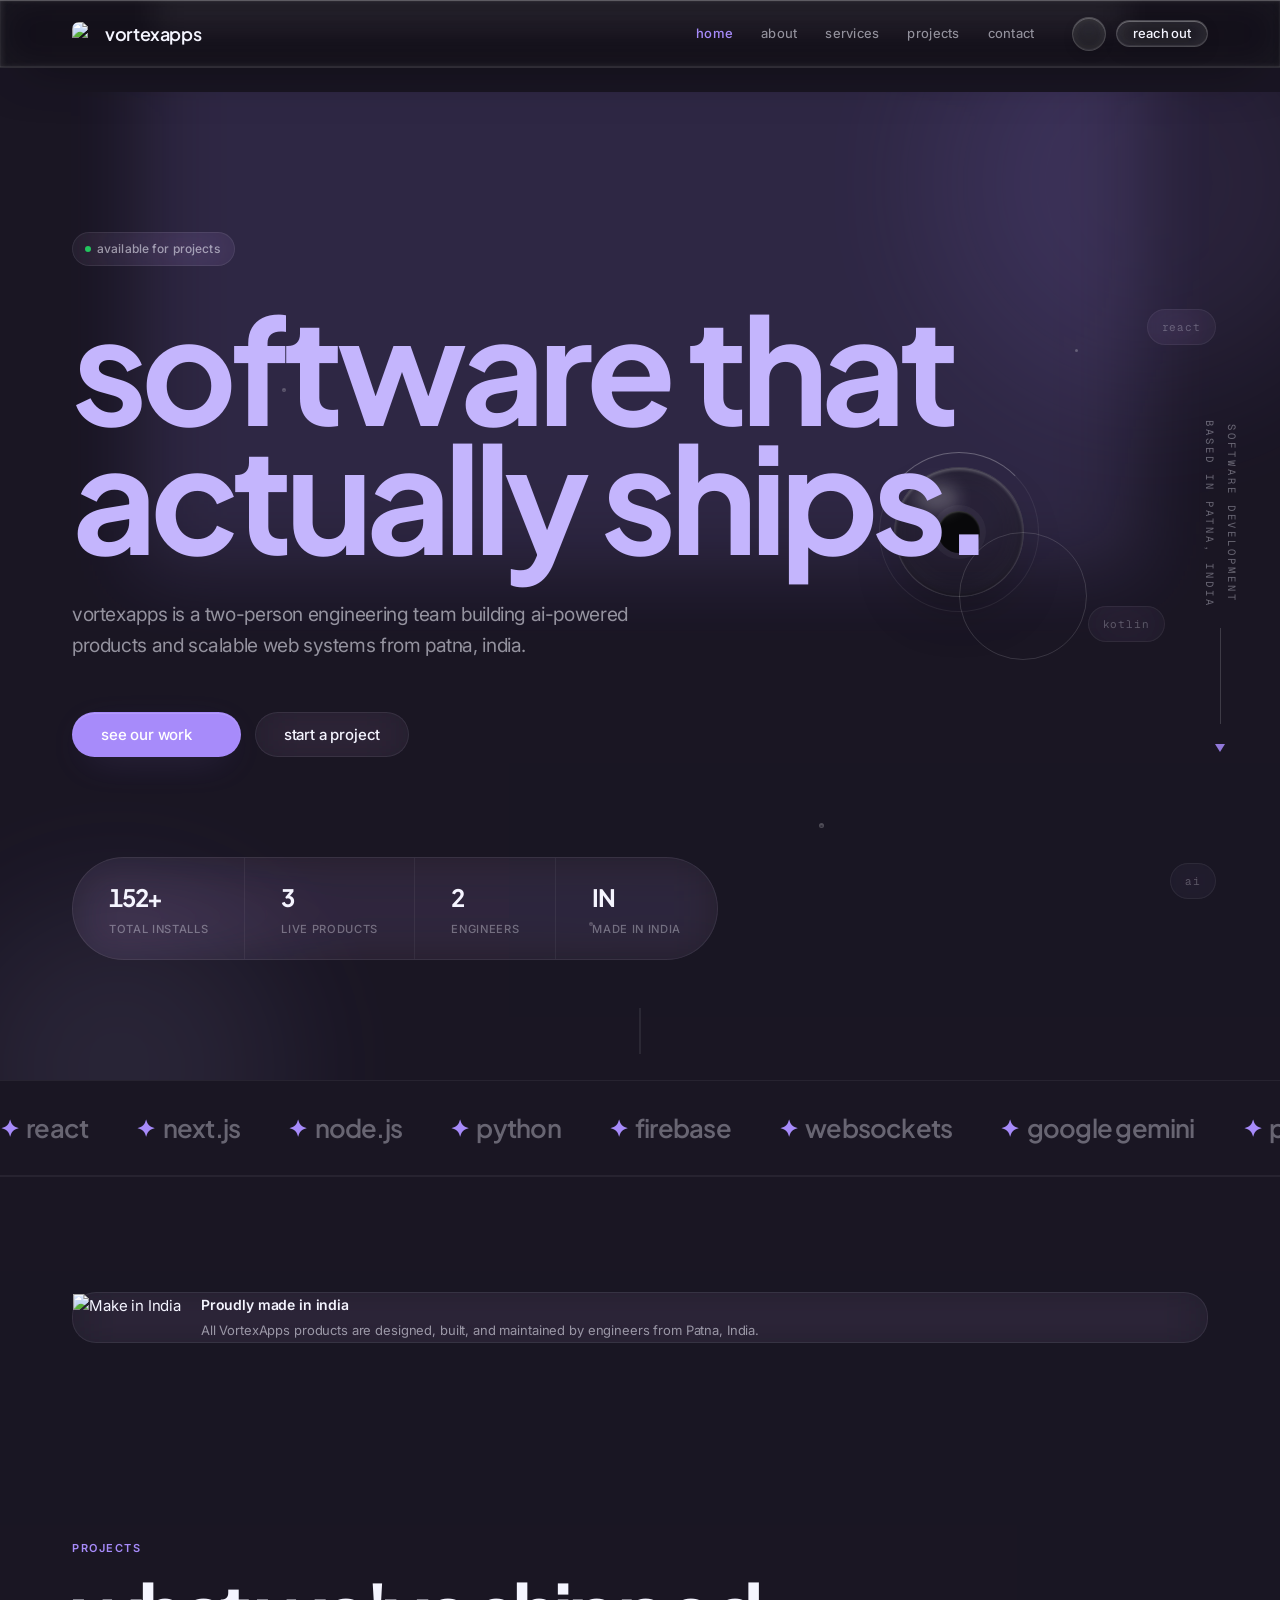
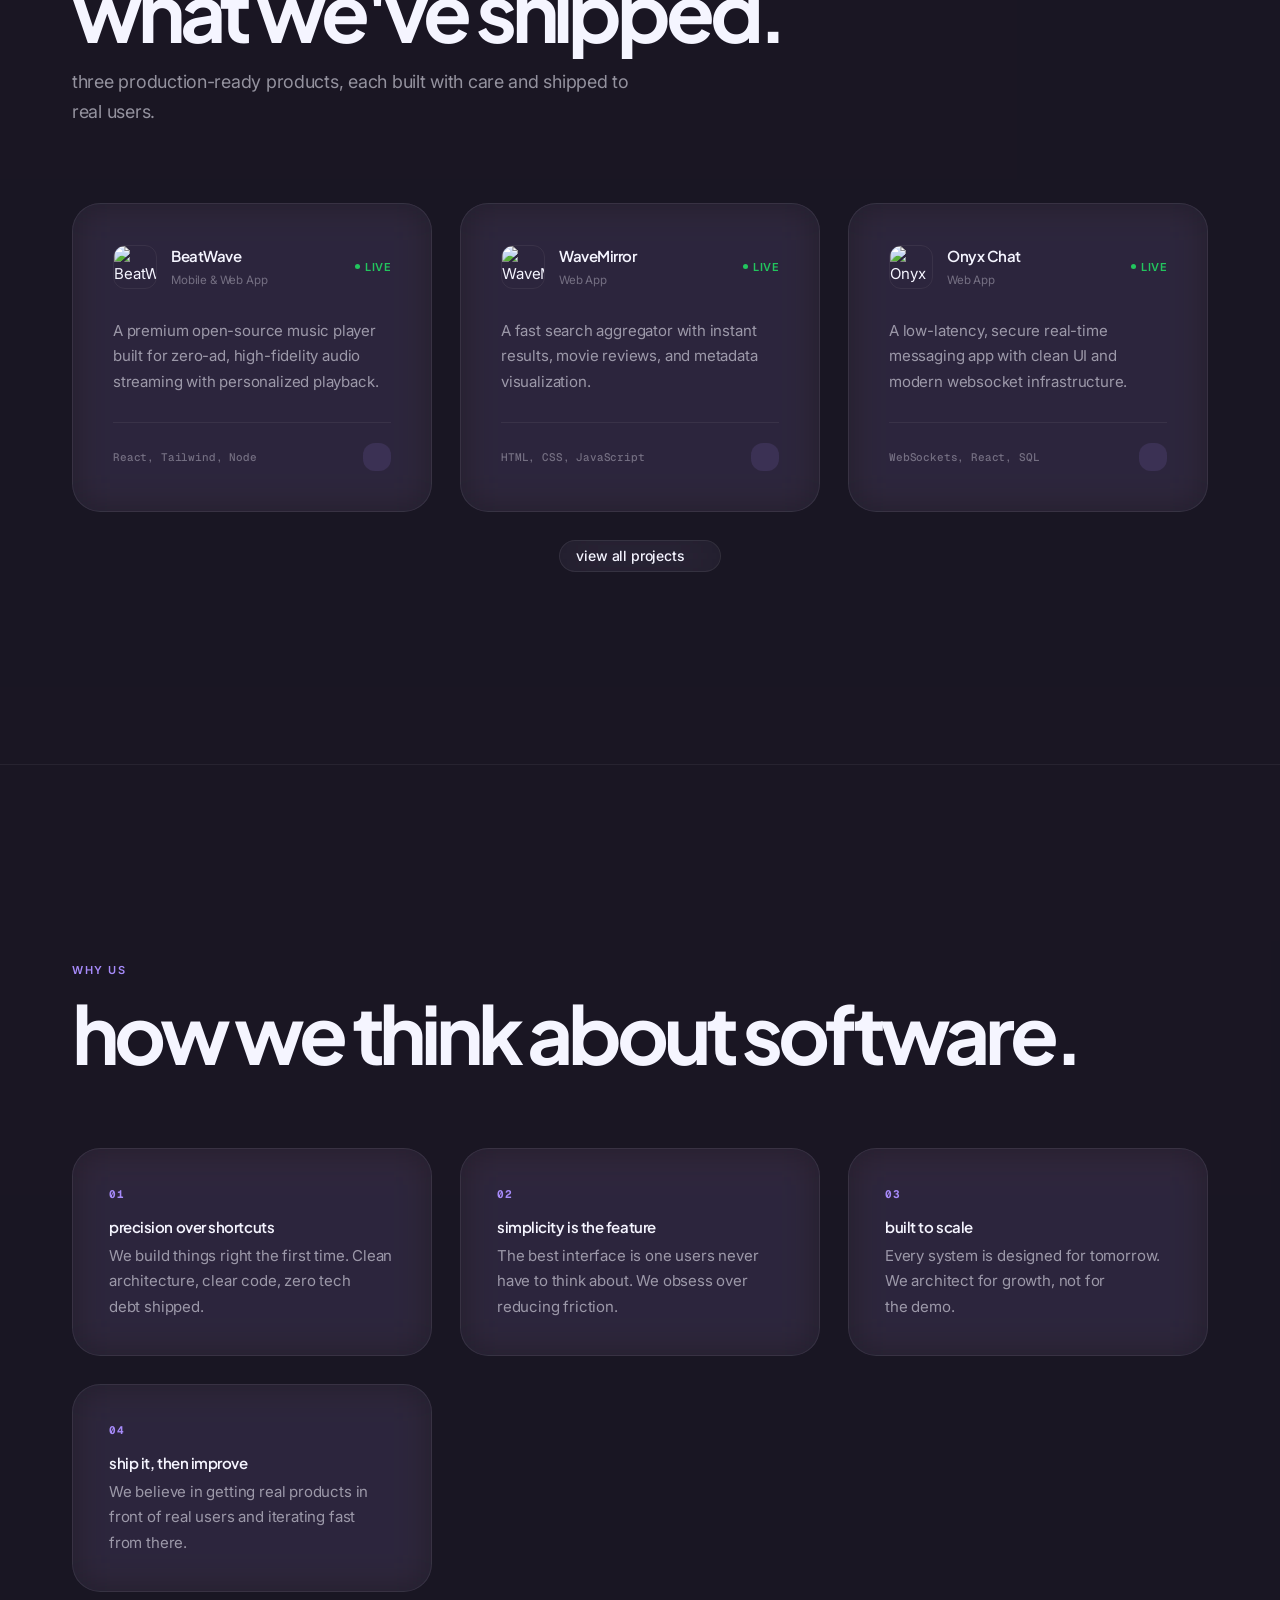
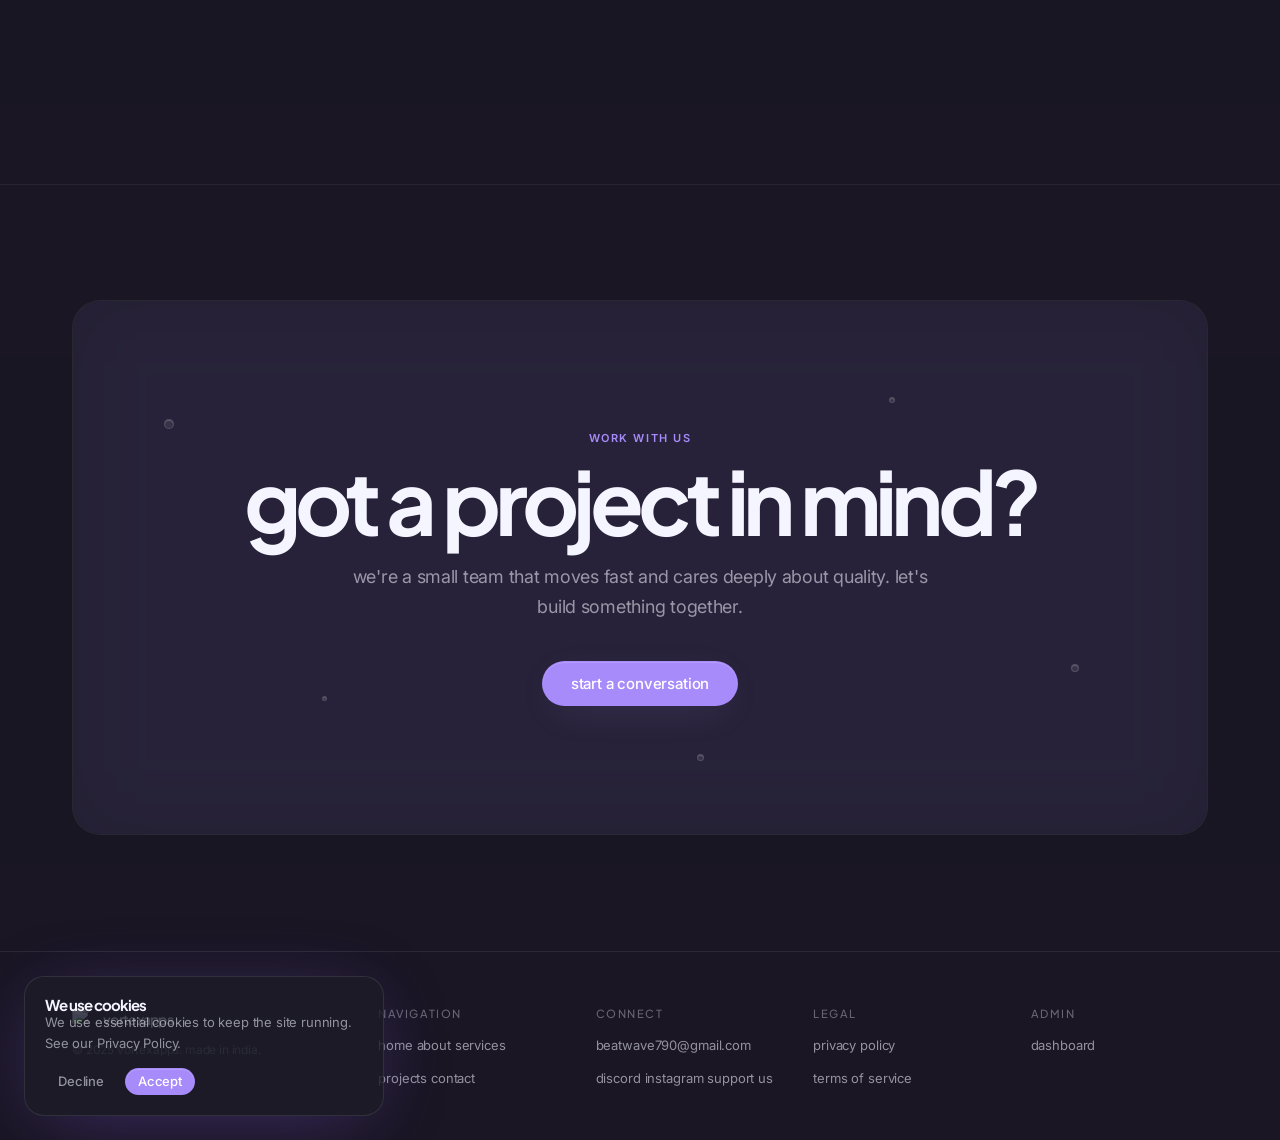
==== commit 4e7df8f9: "Nav: liquid glass — refraction, glossy rims, inner glow, sheen - backdrop-filter blur(32px) brightne" ====
--- a/index.html
+++ b/index.html
@@ -16,8 +16,8 @@
     <meta property="twitter:image" content="assets/og_image.jpg">
     <link rel="canonical" href="https://vortexapps.dev/">
     <link rel="icon" type="image/png" href="assets/logo.png">
-    <link rel="stylesheet" href="index.css?v=8">
-    <link rel="stylesheet" href="cosmic_refined.css?v=8">
+    <link rel="stylesheet" href="index.css?v=9">
+    <link rel="stylesheet" href="cosmic_refined.css?v=9">
     <script src="https://www.gstatic.com/firebasejs/9.23.0/firebase-app-compat.js"></script>
     <script src="https://www.gstatic.com/firebasejs/9.23.0/firebase-auth-compat.js"></script>
     <script src="https://www.gstatic.com/firebasejs/9.23.0/firebase-database-compat.js"></script>
@@ -26,7 +26,7 @@
     <link href="https://fonts.googleapis.com/css2?family=Inter:wght@300..700&family=Plus+Jakarta+Sans:wght@400..800&family=Space+Grotesk:wght@300..700&family=Spline+Sans:wght@300..700&family=IBM+Plex+Sans:wght@300..700&family=Geist+Mono:wght@100..900&display=swap" rel="stylesheet">
     <script src="https://unpkg.com/lucide@latest"></script>
     <script src="config.js"></script>
-    <script src="index.js?v=8" defer></script>
+    <script src="index.js?v=9" defer></script>
 </head>
 <body>
     <!-- LOADING SCREEN -->
--- a/cosmic_refined.css
+++ b/cosmic_refined.css
@@ -46,20 +46,38 @@
 p { text-wrap: pretty; }
 
 /* --------------------------------------------------------------------------
-   NAVIGATION — cosmictaser-style: slim constant frosted bar,
-   brand left · links + glass "reach out" pill right
+   NAVIGATION — liquid glass: refractive blur, glossy rims, inner glow
    -------------------------------------------------------------------------- */
 #main-nav {
     position: sticky;
     top: 0;
     z-index: 99990;
     height: calc(var(--nav-h) + 4px);
-    background: color-mix(in srgb, var(--bg) 72%, transparent);
-    backdrop-filter: blur(28px) saturate(180%);
-    -webkit-backdrop-filter: blur(28px) saturate(180%);
-    border-bottom: 1px solid var(--glass-border);
-    box-shadow: inset 0 1px 0 rgba(255, 255, 255, 0.07);
+    background: color-mix(in srgb, var(--bg) 62%, transparent);
+    backdrop-filter: blur(32px) brightness(1.12) contrast(0.96) saturate(1.6);
+    -webkit-backdrop-filter: blur(32px) brightness(1.12) contrast(0.96) saturate(1.6);
+    border-bottom: 1px solid rgba(255, 255, 255, 0.12);
+    box-shadow:
+        inset 0 1px 1px rgba(255, 255, 255, 0.28),
+        inset 0 -1px 1px rgba(255, 255, 255, 0.07),
+        inset 2px 0 6px rgba(255, 255, 255, 0.09),
+        inset -2px 0 6px rgba(0, 0, 0, 0.06),
+        inset 0 0 40px rgba(255, 255, 255, 0.05),
+        0 18px 50px -22px rgba(0, 0, 0, 0.5);
     animation: navIn 0.55s var(--ease-back) 0.05s both;
+}
+/* Glossy specular sheen across the top of the bar */
+#main-nav::before {
+    content: "";
+    position: absolute;
+    top: 0;
+    left: 12%;
+    right: 12%;
+    height: 26px;
+    background: rgba(255, 255, 255, 0.09);
+    filter: blur(16px);
+    pointer-events: none;
+    z-index: -1;
 }
 @keyframes navIn {
     from { transform: translateY(-100%); opacity: 0; }
@@ -110,44 +128,63 @@
     margin-left: 28px;
 }
 
-/* Glass "reach out" pill — cosmictaser's signature CTA */
+/* Liquid-glass "reach out" pill */
 .nav-right .btn-primary {
-    background: var(--glass-bg);
+    background: rgba(255, 255, 255, 0.07);
     color: var(--text);
-    border: 1px solid var(--glass-border);
-    backdrop-filter: blur(12px);
-    -webkit-backdrop-filter: blur(12px);
+    border: 1px solid rgba(255, 255, 255, 0.18);
+    backdrop-filter: blur(14px) brightness(1.15);
+    -webkit-backdrop-filter: blur(14px) brightness(1.15);
     border-radius: var(--radius-pill);
     padding: 6px 16px;
     font-weight: 500;
-    box-shadow: none;
+    box-shadow:
+        inset 0 1px 0 rgba(255, 255, 255, 0.3),
+        inset 0 -1px 0 rgba(255, 255, 255, 0.08),
+        inset 0 0 14px rgba(255, 255, 255, 0.06),
+        0 6px 20px -8px rgba(0, 0, 0, 0.35);
 }
 .nav-right .btn-primary:hover {
     transform: scale(1.05);
-    border-color: color-mix(in srgb, var(--accent) 45%, transparent);
-}
-
-/* Theme toggle — rounder, quieter */
+    border-color: rgba(255, 255, 255, 0.32);
+    box-shadow:
+        inset 0 1px 0 rgba(255, 255, 255, 0.45),
+        inset 0 -1px 0 rgba(255, 255, 255, 0.1),
+        inset 0 0 18px rgba(167, 139, 250, 0.2),
+        0 8px 28px -10px rgba(139, 92, 246, 0.4);
+}
+
+/* Liquid-glass theme toggle */
 .theme-toggle {
     width: 34px;
     height: 34px;
     border-radius: var(--radius-pill);
-    border-color: var(--glass-border);
-    background: var(--glass-bg);
-    backdrop-filter: var(--glass-blur);
-    -webkit-backdrop-filter: var(--glass-blur);
-}
-
-/* Hamburger — 36px round, bordered (cosmictaser-style) */
+    border: 1px solid rgba(255, 255, 255, 0.16);
+    background: rgba(255, 255, 255, 0.07);
+    backdrop-filter: blur(10px) brightness(1.12);
+    -webkit-backdrop-filter: blur(10px) brightness(1.12);
+    box-shadow:
+        inset 0 1px 0 rgba(255, 255, 255, 0.22),
+        inset 0 -1px 0 rgba(255, 255, 255, 0.06),
+        inset 0 0 12px rgba(255, 255, 255, 0.05),
+        0 4px 14px -6px rgba(0, 0, 0, 0.35);
+}
+
+/* Liquid-glass hamburger — 36px round */
 .nav-hamburger {
     width: 36px;
     height: 36px;
     border-radius: var(--radius-pill);
-    border: 1px solid var(--glass-border);
-    background: var(--glass-bg);
+    border: 1px solid rgba(255, 255, 255, 0.16);
+    background: rgba(255, 255, 255, 0.07);
+    backdrop-filter: blur(10px) brightness(1.1);
+    -webkit-backdrop-filter: blur(10px) brightness(1.1);
     align-items: center;
     justify-content: center;
     gap: 5px;
+    box-shadow:
+        inset 0 1px 0 rgba(255, 255, 255, 0.2),
+        inset 0 -1px 0 rgba(255, 255, 255, 0.06);
 }
 .nav-hamburger span { width: 16px; }
 
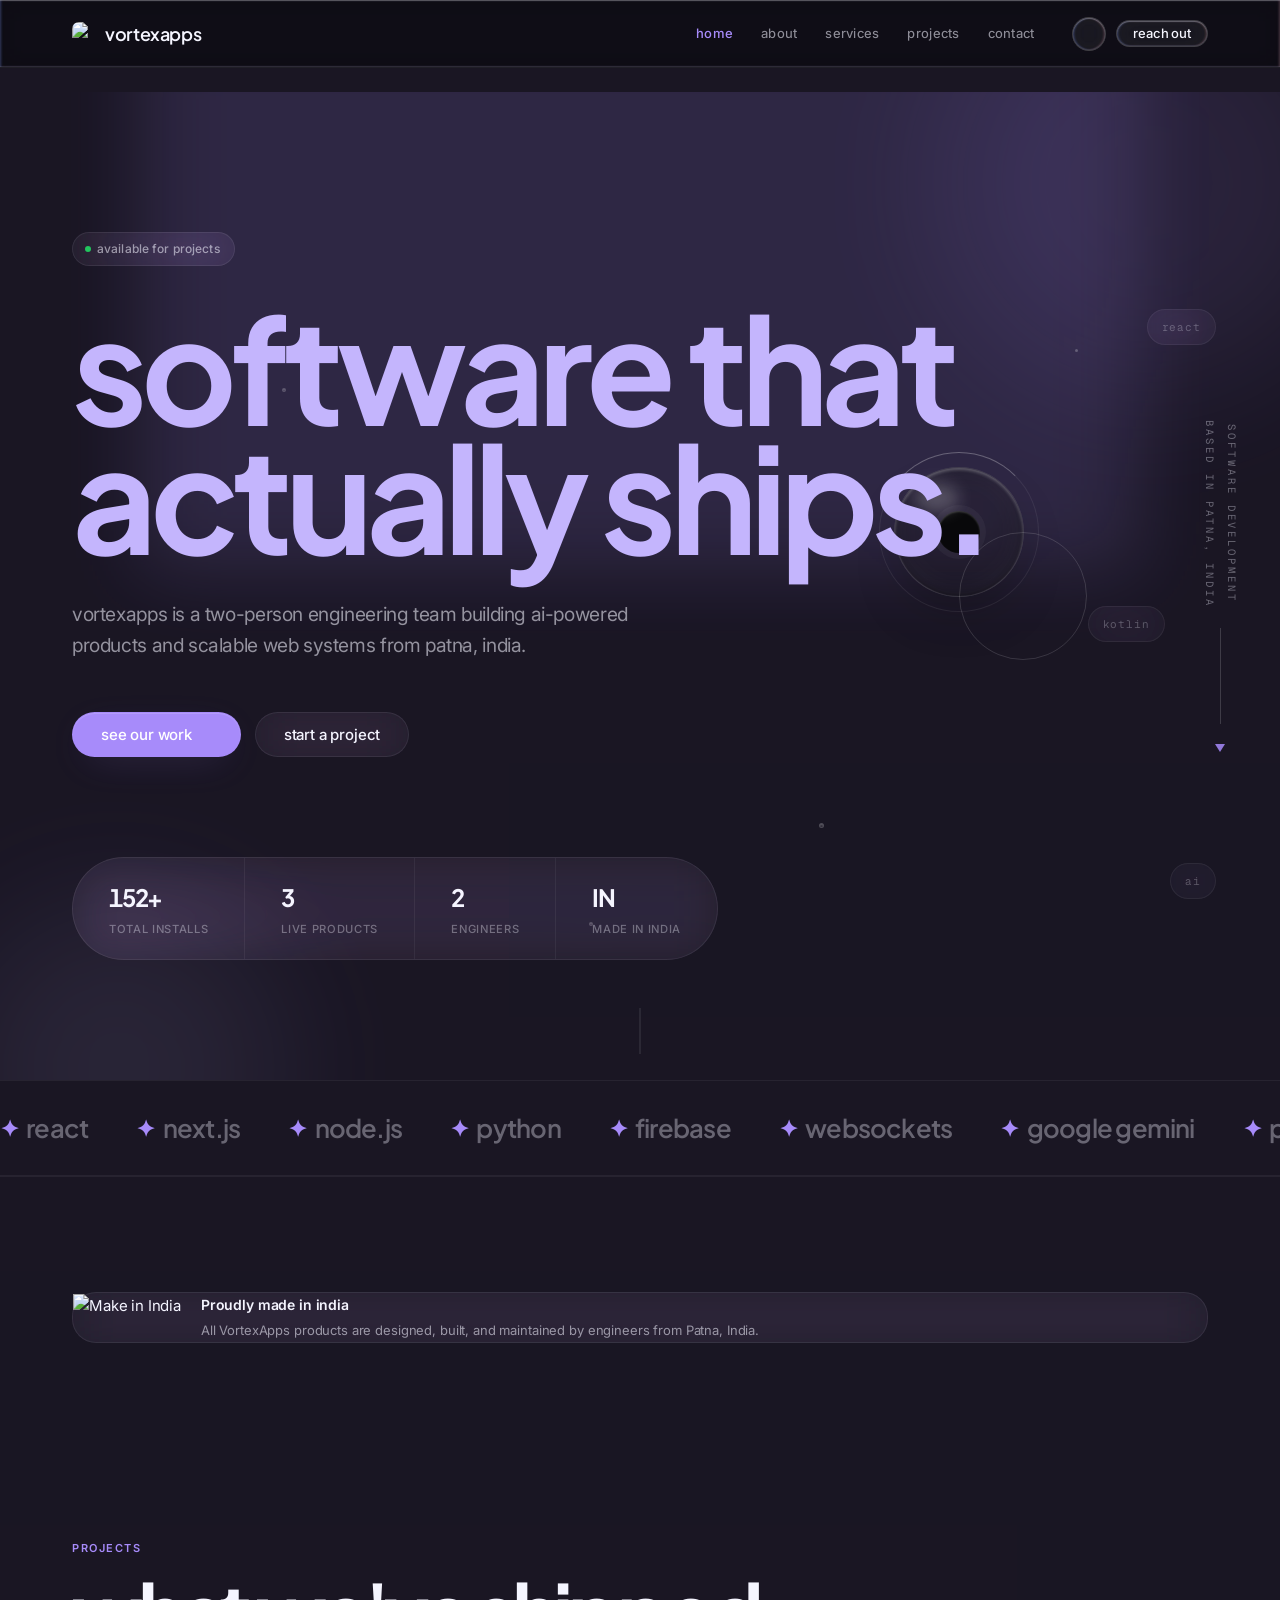
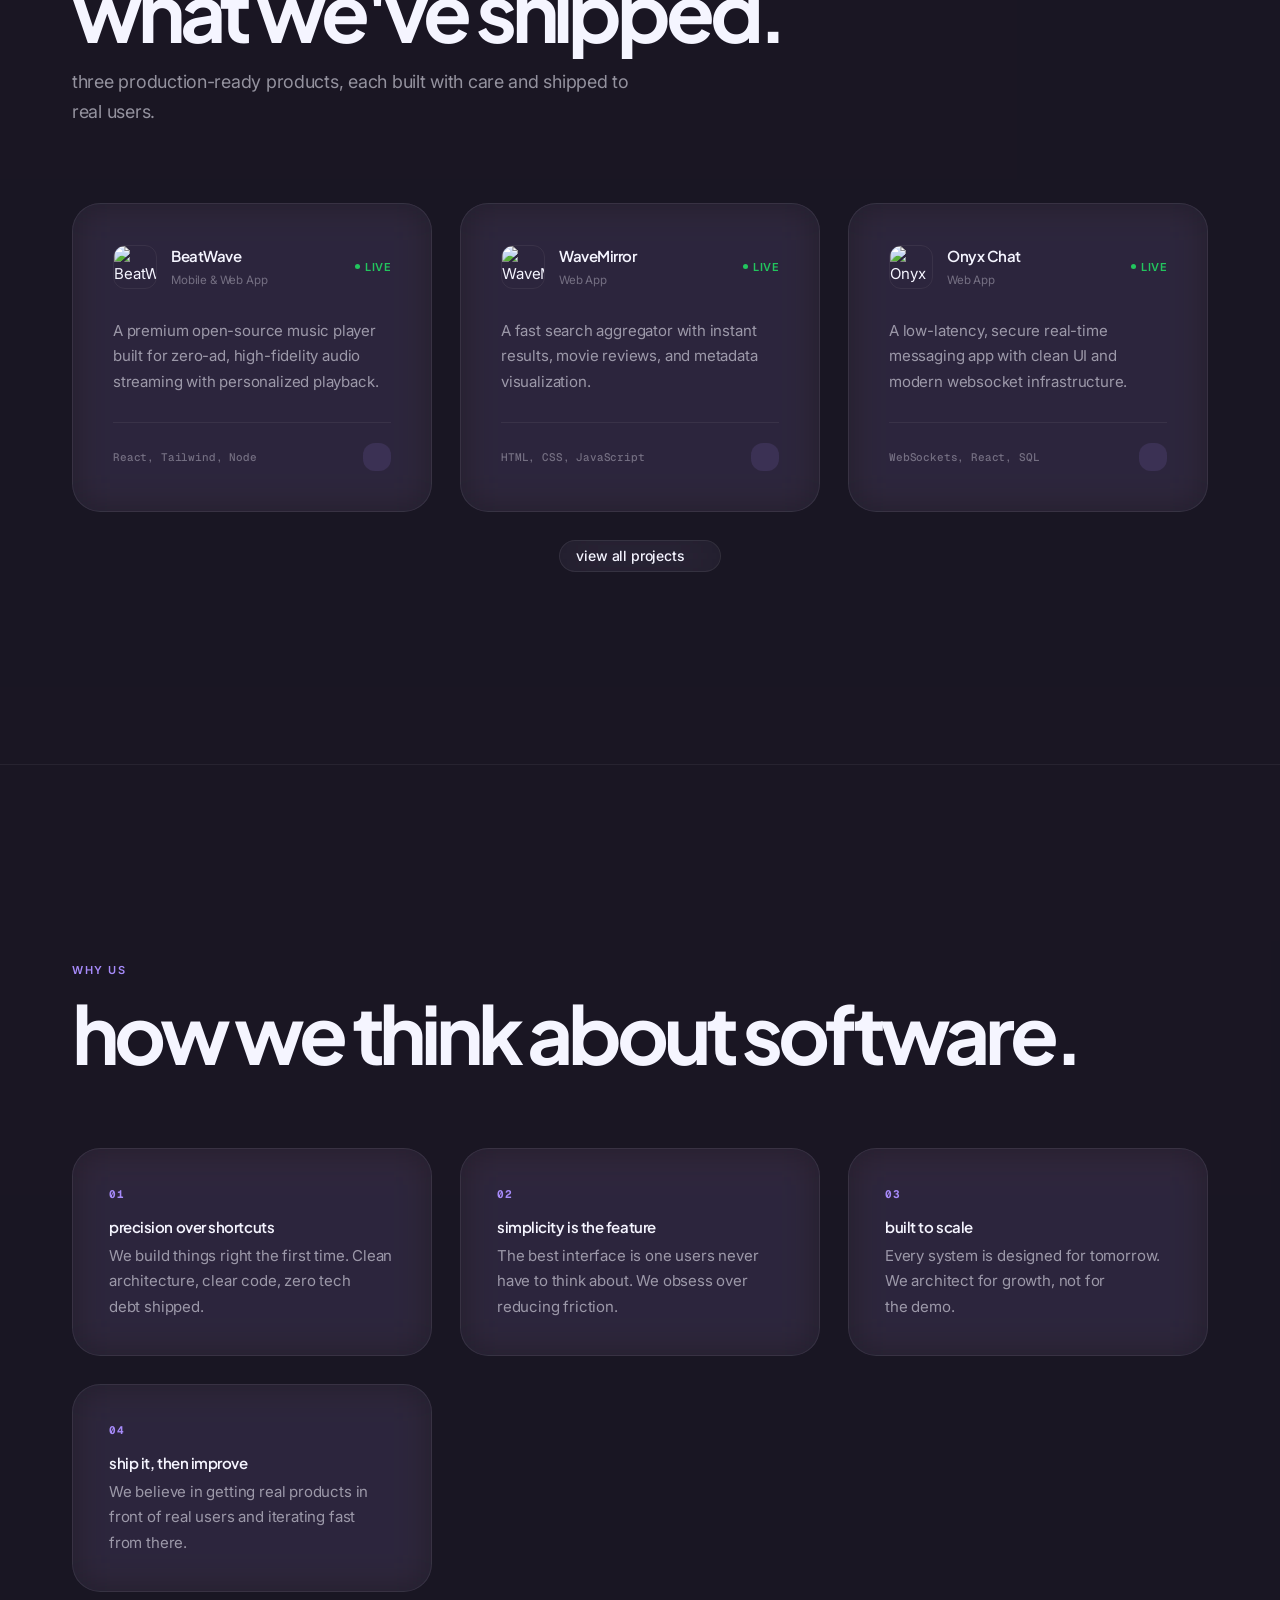
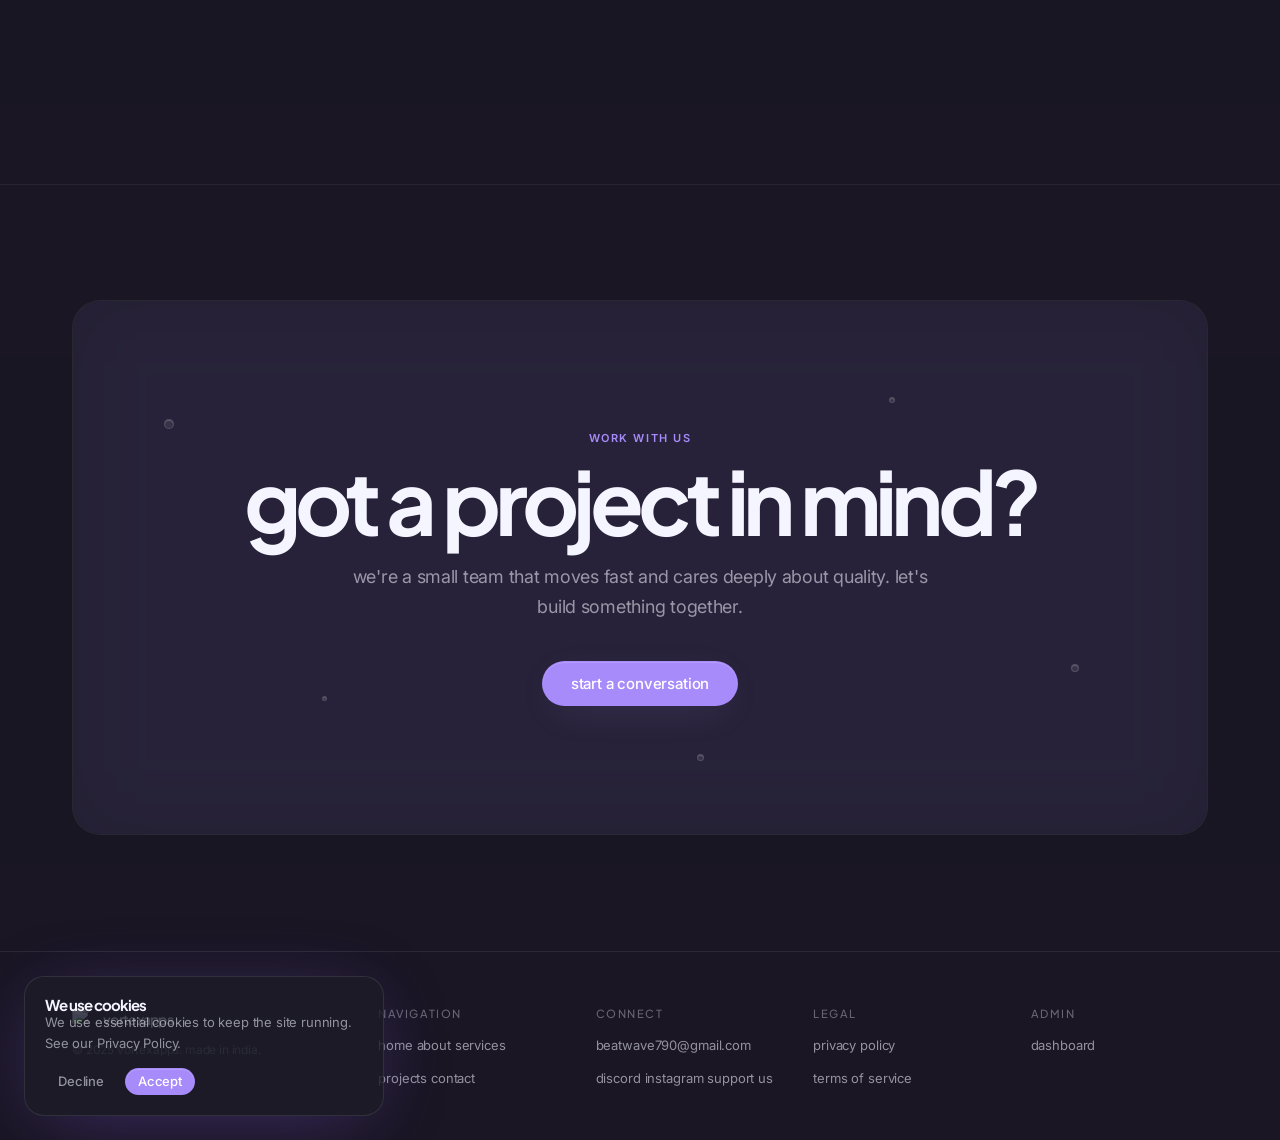
==== commit b1ef0468: "Nav: use the exact .glass utility from cosmictaser.de5.net - Pulled their real .glass definition: ba" ====
--- a/index.html
+++ b/index.html
@@ -16,8 +16,8 @@
     <meta property="twitter:image" content="assets/og_image.jpg">
     <link rel="canonical" href="https://vortexapps.dev/">
     <link rel="icon" type="image/png" href="assets/logo.png">
-    <link rel="stylesheet" href="index.css?v=9">
-    <link rel="stylesheet" href="cosmic_refined.css?v=9">
+    <link rel="stylesheet" href="index.css?v=10">
+    <link rel="stylesheet" href="cosmic_refined.css?v=10">
     <script src="https://www.gstatic.com/firebasejs/9.23.0/firebase-app-compat.js"></script>
     <script src="https://www.gstatic.com/firebasejs/9.23.0/firebase-auth-compat.js"></script>
     <script src="https://www.gstatic.com/firebasejs/9.23.0/firebase-database-compat.js"></script>
@@ -26,7 +26,7 @@
     <link href="https://fonts.googleapis.com/css2?family=Inter:wght@300..700&family=Plus+Jakarta+Sans:wght@400..800&family=Space+Grotesk:wght@300..700&family=Spline+Sans:wght@300..700&family=IBM+Plex+Sans:wght@300..700&family=Geist+Mono:wght@100..900&display=swap" rel="stylesheet">
     <script src="https://unpkg.com/lucide@latest"></script>
     <script src="config.js"></script>
-    <script src="index.js?v=9" defer></script>
+    <script src="index.js?v=10" defer></script>
 </head>
 <body>
     <!-- LOADING SCREEN -->
@@ -56,11 +56,11 @@
                 <a href="contact.html" class="nav-link">contact</a>
             </div>
             <div class="nav-right">
-                <button class="theme-toggle" onclick="toggleTheme(event)" id="theme-btn" aria-label="Toggle theme">
+                <button class="theme-toggle glass" onclick="toggleTheme(event)" id="theme-btn" aria-label="Toggle theme">
                     <i data-lucide="moon" id="theme-icon"></i>
                 </button>
-                <a href="contact.html" class="btn btn-primary btn-sm">reach out</a>
-                <button class="nav-hamburger" id="nav-hamburger" onclick="toggleNav()" aria-label="Menu">
+                <a href="contact.html" class="btn btn-sm glass">reach out</a>
+                <button class="nav-hamburger glass" id="nav-hamburger" onclick="toggleNav()" aria-label="Menu">
                     <span></span><span></span><span></span>
                 </button>
             </div>
--- a/cosmic_refined.css
+++ b/cosmic_refined.css
@@ -46,38 +46,31 @@
 p { text-wrap: pretty; }
 
 /* --------------------------------------------------------------------------
-   NAVIGATION — liquid glass: refractive blur, glossy rims, inner glow
+   NAVIGATION — cosmictaser header glass: 80% bg + blur(12px) saturate,
+   plus the signature .glass refraction edges
    -------------------------------------------------------------------------- */
 #main-nav {
     position: sticky;
     top: 0;
     z-index: 99990;
     height: calc(var(--nav-h) + 4px);
-    background: color-mix(in srgb, var(--bg) 62%, transparent);
-    backdrop-filter: blur(32px) brightness(1.12) contrast(0.96) saturate(1.6);
-    -webkit-backdrop-filter: blur(32px) brightness(1.12) contrast(0.96) saturate(1.6);
-    border-bottom: 1px solid rgba(255, 255, 255, 0.12);
+    background: color-mix(in srgb, var(--bg) 80%, transparent);
+    backdrop-filter: blur(12px) saturate(150%);
+    -webkit-backdrop-filter: blur(12px) saturate(150%);
+    border-bottom: 1px solid rgba(255, 255, 255, 0.08);
     box-shadow:
         inset 0 1px 1px rgba(255, 255, 255, 0.28),
-        inset 0 -1px 1px rgba(255, 255, 255, 0.07),
-        inset 2px 0 6px rgba(255, 255, 255, 0.09),
-        inset -2px 0 6px rgba(0, 0, 0, 0.06),
-        inset 0 0 40px rgba(255, 255, 255, 0.05),
-        0 18px 50px -22px rgba(0, 0, 0, 0.5);
+        inset 0 -1px 1px rgba(255, 255, 255, 0.08),
+        inset 1.5px 0 2px rgba(120, 150, 255, 0.22),
+        inset -1.5px 0 2px rgba(255, 170, 190, 0.17);
     animation: navIn 0.55s var(--ease-back) 0.05s both;
 }
-/* Glossy specular sheen across the top of the bar */
-#main-nav::before {
-    content: "";
-    position: absolute;
-    top: 0;
-    left: 12%;
-    right: 12%;
-    height: 26px;
-    background: rgba(255, 255, 255, 0.09);
-    filter: blur(16px);
-    pointer-events: none;
-    z-index: -1;
+[data-theme="light"] #main-nav {
+    box-shadow:
+        inset 0 1px 1px rgba(255, 255, 255, 0.7),
+        inset 0 -1px 1px rgba(255, 255, 255, 0.22),
+        inset 1.5px 0 2px rgba(120, 150, 255, 0.28),
+        inset -1.5px 0 2px rgba(255, 170, 190, 0.22);
 }
 @keyframes navIn {
     from { transform: translateY(-100%); opacity: 0; }
@@ -128,63 +121,31 @@
     margin-left: 28px;
 }
 
-/* Liquid-glass "reach out" pill */
-.nav-right .btn-primary {
-    background: rgba(255, 255, 255, 0.07);
-    color: var(--text);
-    border: 1px solid rgba(255, 255, 255, 0.18);
-    backdrop-filter: blur(14px) brightness(1.15);
-    -webkit-backdrop-filter: blur(14px) brightness(1.15);
-    border-radius: var(--radius-pill);
+/* "reach out" — glass styling comes from the .glass utility (see below) */
+.nav-right a.glass {
     padding: 6px 16px;
     font-weight: 500;
-    box-shadow:
-        inset 0 1px 0 rgba(255, 255, 255, 0.3),
-        inset 0 -1px 0 rgba(255, 255, 255, 0.08),
-        inset 0 0 14px rgba(255, 255, 255, 0.06),
-        0 6px 20px -8px rgba(0, 0, 0, 0.35);
-}
-.nav-right .btn-primary:hover {
+    color: var(--text);
+}
+.nav-right a.glass:hover {
     transform: scale(1.05);
-    border-color: rgba(255, 255, 255, 0.32);
-    box-shadow:
-        inset 0 1px 0 rgba(255, 255, 255, 0.45),
-        inset 0 -1px 0 rgba(255, 255, 255, 0.1),
-        inset 0 0 18px rgba(167, 139, 250, 0.2),
-        0 8px 28px -10px rgba(139, 92, 246, 0.4);
-}
-
-/* Liquid-glass theme toggle */
+}
+
+/* Theme toggle — glass styling comes from the .glass utility */
 .theme-toggle {
     width: 34px;
     height: 34px;
     border-radius: var(--radius-pill);
-    border: 1px solid rgba(255, 255, 255, 0.16);
-    background: rgba(255, 255, 255, 0.07);
-    backdrop-filter: blur(10px) brightness(1.12);
-    -webkit-backdrop-filter: blur(10px) brightness(1.12);
-    box-shadow:
-        inset 0 1px 0 rgba(255, 255, 255, 0.22),
-        inset 0 -1px 0 rgba(255, 255, 255, 0.06),
-        inset 0 0 12px rgba(255, 255, 255, 0.05),
-        0 4px 14px -6px rgba(0, 0, 0, 0.35);
-}
-
-/* Liquid-glass hamburger — 36px round */
+}
+
+/* Hamburger — glass styling comes from the .glass utility */
 .nav-hamburger {
     width: 36px;
     height: 36px;
     border-radius: var(--radius-pill);
-    border: 1px solid rgba(255, 255, 255, 0.16);
-    background: rgba(255, 255, 255, 0.07);
-    backdrop-filter: blur(10px) brightness(1.1);
-    -webkit-backdrop-filter: blur(10px) brightness(1.1);
     align-items: center;
     justify-content: center;
     gap: 5px;
-    box-shadow:
-        inset 0 1px 0 rgba(255, 255, 255, 0.2),
-        inset 0 -1px 0 rgba(255, 255, 255, 0.06);
 }
 .nav-hamburger span { width: 16px; }
 
@@ -1002,3 +963,54 @@
     .cta-strip::before { animation: none !important; }
     #main-nav { animation: none !important; }
 }
+
+/* --------------------------------------------------------------------------
+   GLASS — the glass utility from cosmictaser.de5.net (theme-adaptive)
+   Placed last so it wins the cascade over component rules (e.g. .btn-primary)
+   --------------------------------------------------------------------------
+   refractive blur + translucent fill + colored refraction edges + sheen
+   -------------------------------------------------------------------------- */
+.glass {
+    -webkit-backdrop-filter: blur(12px) saturate(150%);
+    backdrop-filter: blur(12px) saturate(150%);
+    background: rgba(255, 255, 255, 0.06);
+    border: 1px solid rgba(255, 255, 255, 0.16);
+    position: relative;
+    overflow: hidden;
+    box-shadow:
+        inset 0 1px 1px rgba(255, 255, 255, 0.28),
+        inset 0 -1px 1px rgba(255, 255, 255, 0.08),
+        inset 1.5px 0 2px rgba(120, 150, 255, 0.22),
+        inset -1.5px 0 2px rgba(255, 170, 190, 0.17),
+        0 18px 44px -20px rgba(0, 0, 0, 0.5);
+}
+[data-theme="light"] .glass {
+    background: rgba(255, 255, 255, 0.16);
+    border-color: rgba(255, 255, 255, 0.34);
+    box-shadow:
+        inset 0 1px 1px rgba(255, 255, 255, 0.7),
+        inset 0 -1px 1px rgba(255, 255, 255, 0.22),
+        inset 1.5px 0 2px rgba(120, 150, 255, 0.28),
+        inset -1.5px 0 2px rgba(255, 170, 190, 0.22),
+        0 14px 40px -18px rgba(0, 0, 0, 0.5);
+}
+/* Sheen sweep across the glass on hover / focus */
+.glass::after {
+    content: "";
+    pointer-events: none;
+    opacity: 0;
+    background: linear-gradient(100deg, transparent 38%, rgba(255, 255, 255, 0.5) 50%, transparent 62%);
+    transition: opacity 0.35s, transform 0.9s cubic-bezier(0.22, 1, 0.36, 1);
+    position: absolute;
+    inset: -40% -10%;
+    transform: translate(-45%);
+}
+.glass:hover::after,
+.glass:focus-visible::after {
+    opacity: 1;
+    transform: translate(45%);
+}
+.glass > * {
+    z-index: 1;
+    position: relative;
+}
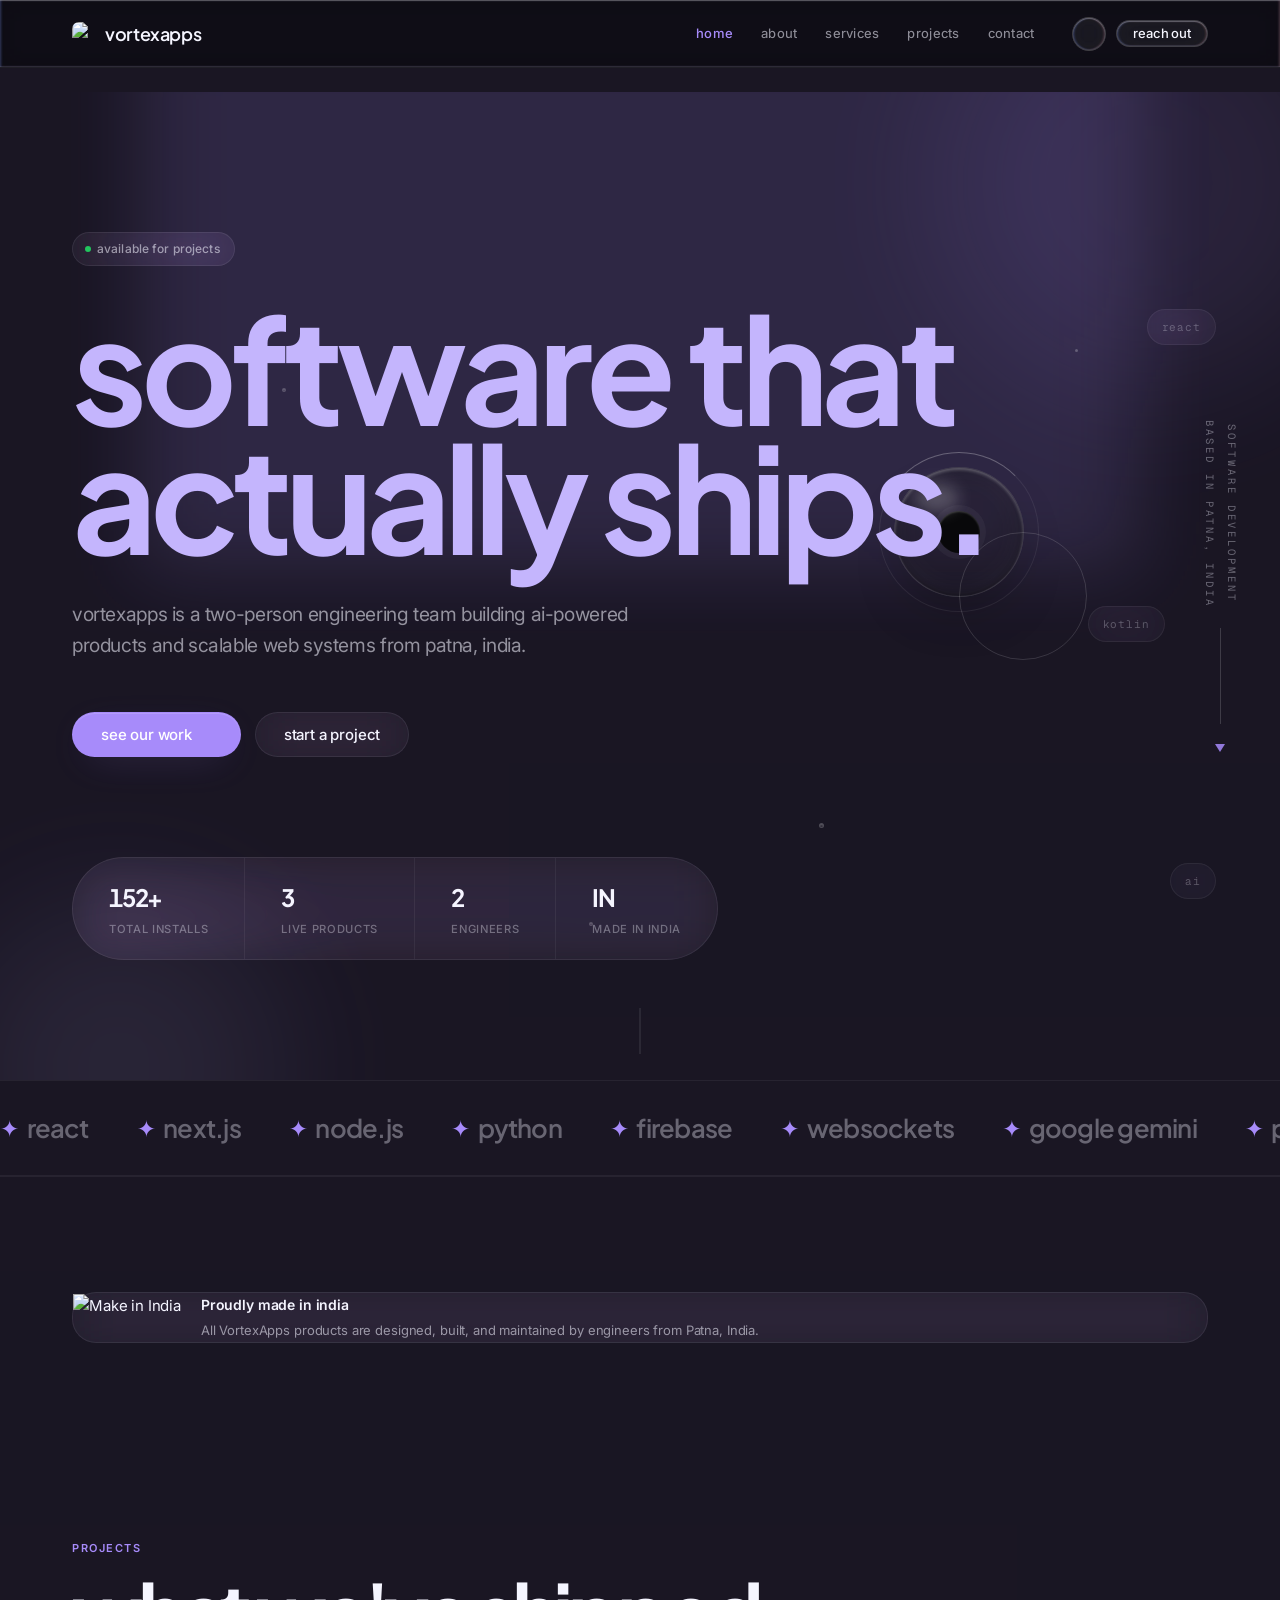
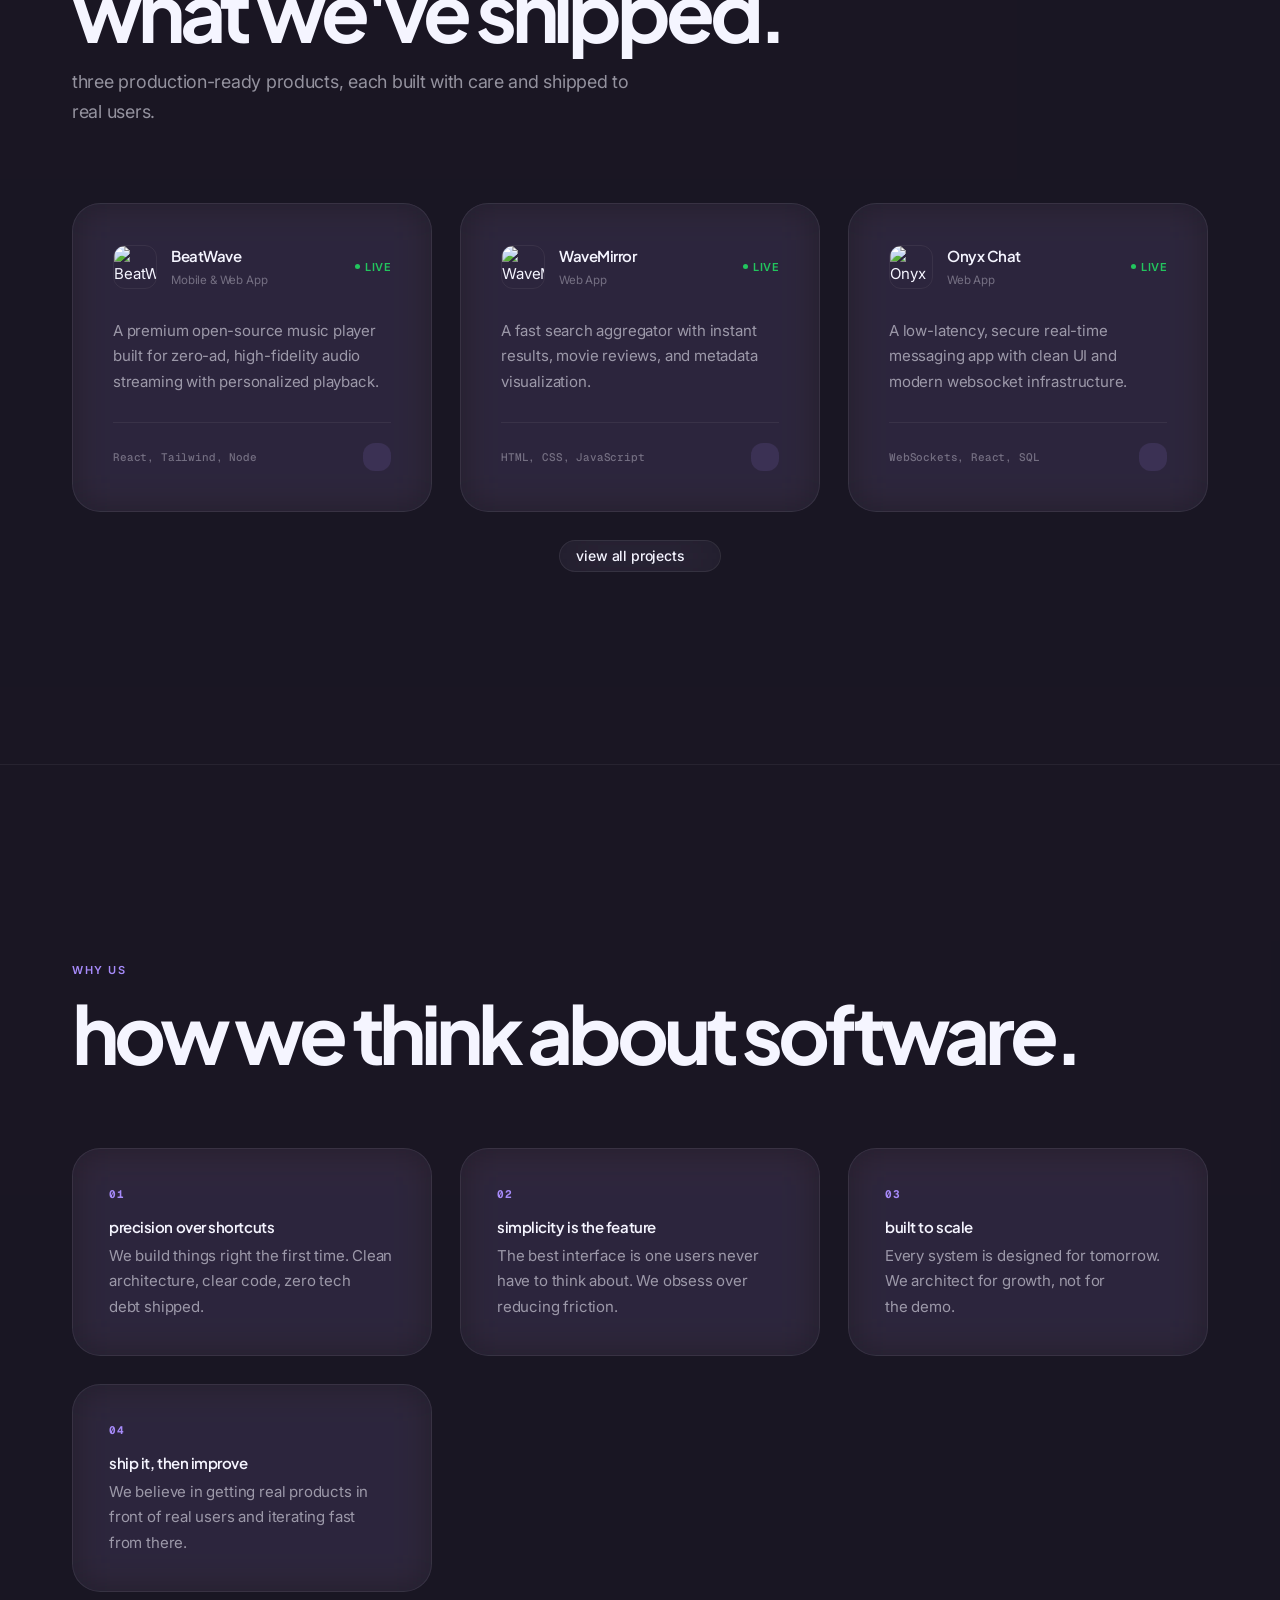
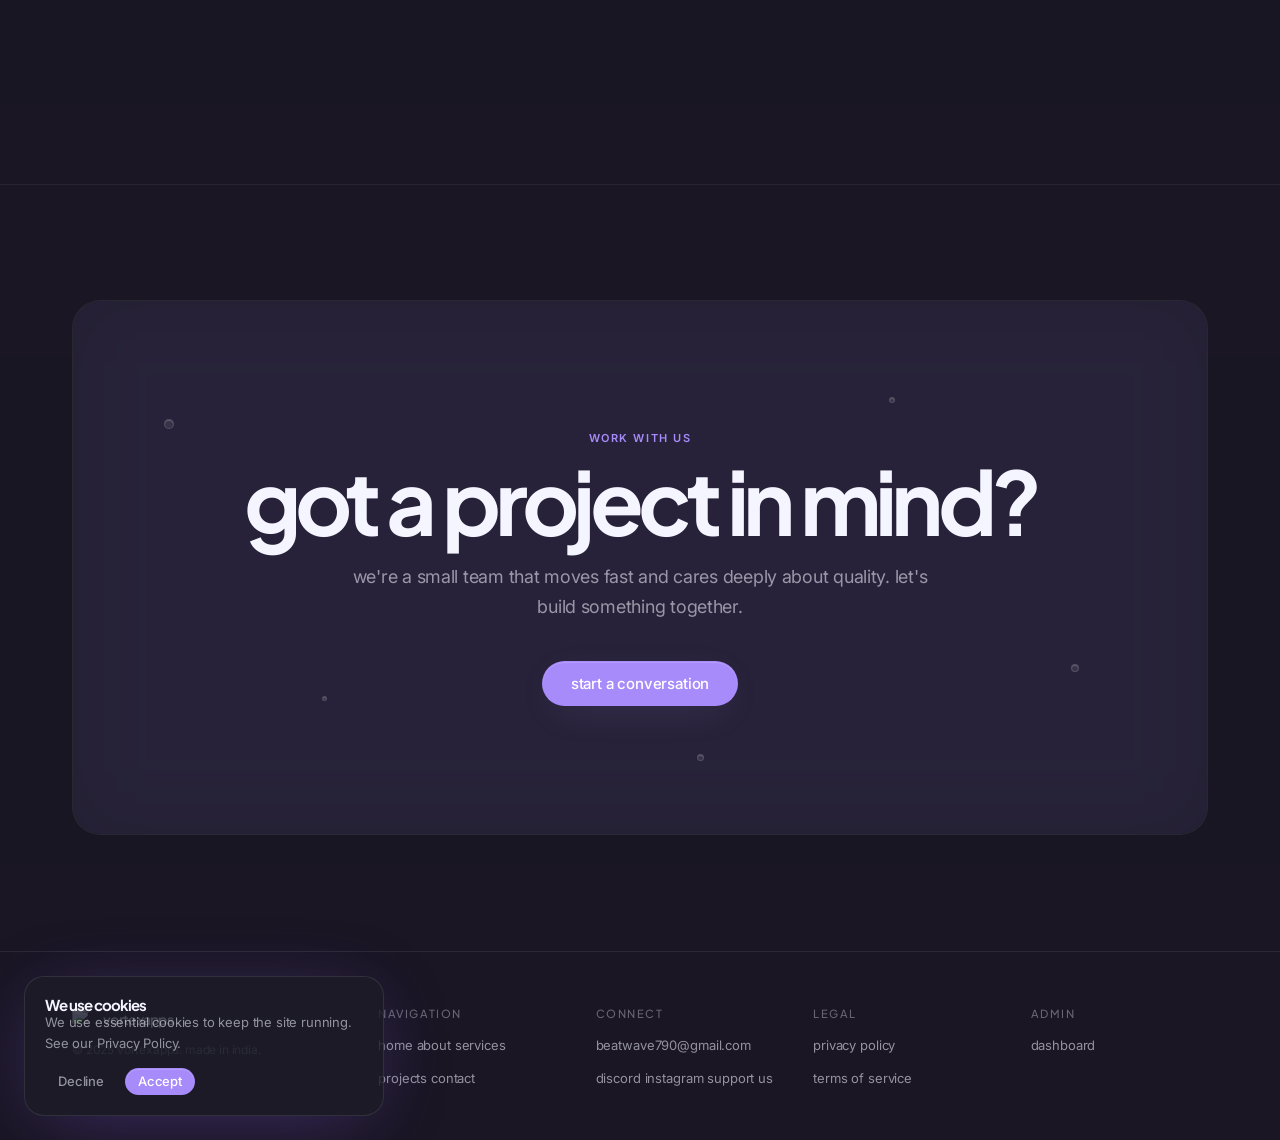
==== commit c6494c11: "Mobile performance: faster load + lighter rendering - Defer Firebase SDKs + lucide + config.js (were" ====
--- a/index.html
+++ b/index.html
@@ -16,17 +16,19 @@
     <meta property="twitter:image" content="assets/og_image.jpg">
     <link rel="canonical" href="https://vortexapps.dev/">
     <link rel="icon" type="image/png" href="assets/logo.png">
-    <link rel="stylesheet" href="index.css?v=10">
-    <link rel="stylesheet" href="cosmic_refined.css?v=10">
-    <script src="https://www.gstatic.com/firebasejs/9.23.0/firebase-app-compat.js"></script>
-    <script src="https://www.gstatic.com/firebasejs/9.23.0/firebase-auth-compat.js"></script>
-    <script src="https://www.gstatic.com/firebasejs/9.23.0/firebase-database-compat.js"></script>
+    <link rel="stylesheet" href="index.css?v=13">
+    <link rel="stylesheet" href="cosmic_refined.css?v=13">
+    <script src="https://www.gstatic.com/firebasejs/9.23.0/firebase-app-compat.js" defer></script>
+    <script src="https://www.gstatic.com/firebasejs/9.23.0/firebase-auth-compat.js" defer></script>
+    <script src="https://www.gstatic.com/firebasejs/9.23.0/firebase-database-compat.js" defer></script>
     <link rel="preconnect" href="https://fonts.googleapis.com">
     <link rel="preconnect" href="https://fonts.gstatic.com" crossorigin>
     <link href="https://fonts.googleapis.com/css2?family=Inter:wght@300..700&family=Plus+Jakarta+Sans:wght@400..800&family=Space+Grotesk:wght@300..700&family=Spline+Sans:wght@300..700&family=IBM+Plex+Sans:wght@300..700&family=Geist+Mono:wght@100..900&display=swap" rel="stylesheet">
-    <script src="https://unpkg.com/lucide@latest"></script>
-    <script src="config.js"></script>
-    <script src="index.js?v=10" defer></script>
+    <link rel="preconnect" href="https://cdn.jsdelivr.net">
+    <script src="https://cdn.jsdelivr.net/npm/lenis@1.1.14/dist/lenis.min.js" defer></script>
+    <script src="https://unpkg.com/lucide@latest" defer></script>
+    <script src="config.js" defer></script>
+    <script src="index.js?v=13" defer></script>
 </head>
 <body>
     <!-- LOADING SCREEN -->
--- a/index.css
+++ b/index.css
@@ -3,7 +3,7 @@
    Premium agency aesthetic. Dark + indigo accent. Bold editorial.
    ========================================================================== */
 
-@import url('https://fonts.googleapis.com/css2?family=IBM+Plex+Sans:wght@300..700&family=Inter:wght@300..700&family=Plus+Jakarta+Sans:wght@400..800&family=Spline+Sans:wght@300..700&family=Geist+Mono:wght@100..900&family=Space+Grotesk:wght@300..700&display=swap');
+@import url('https://fonts.googleapis.com/css2?family=Geist+Mono:wght@100..900&family=Inter:wght@300..700&family=Plus+Jakarta+Sans:wght@400..800&display=swap');
 
 /* ==========================================================================
    DESIGN TOKENS — PREMIUM EDITORIAL (cosmictaser-inspired)
@@ -41,7 +41,7 @@
 
     /* Typography */
     --font:          'Inter', -apple-system, BlinkMacSystemFont, system-ui, sans-serif;
-    --display:       'Plus Jakarta Sans', 'Space Grotesk', 'Inter', -apple-system, BlinkMacSystemFont, sans-serif;
+    --display:       'Plus Jakarta Sans', 'Inter', -apple-system, BlinkMacSystemFont, system-ui, sans-serif;
     --mono:          'Geist Mono', 'SFMono-Regular', ui-monospace, monospace;
 
     /* Radii */
@@ -105,20 +105,25 @@
     --bg-subtle:     rgba(255,255,255,0.5);
     --bg-muted:      rgba(250,250,255,0.8);
     --bg-elevated:   rgba(255,255,255,0.9);
-    --border:        rgba(18,18,31,0.06);
-    --border-hover:  rgba(18,18,31,0.1);
-    --border-bright: rgba(18,18,31,0.16);
+    --border:        rgba(18,18,31,0.08);
+    --border-hover:  rgba(18,18,31,0.14);
+    --border-bright: rgba(18,18,31,0.22);
     --text:          #0F0F19;
-    --text-muted:    rgba(15,15,25,0.6);
-    --text-dim:      rgba(15,15,25,0.4);
-    --accent:        #9D7CFF;
-    --accent-hover:  #BFA3FF;
-    --accent-dim:    rgba(157,124,255,0.08);
-    --accent-glow:   rgba(157,124,255,0.18);
+    --text-muted:    rgba(15,15,25,0.7);
+    --text-dim:      rgba(15,15,25,0.5);
+    --accent:        #6A20FF;
+    --accent-hover:  #7C3AFF;
+    --accent-dim:    rgba(106,32,255,0.08);
+    --accent-glow:   rgba(106,32,255,0.16);
     --shadow-sm:     0 1px 2px rgba(18,18,31,0.04);
-    --shadow:        0 40px 80px -40px rgba(124,63,255,0.24);
-    --shadow-lg:     0 80px 160px -40px rgba(124,63,255,0.18);
-    --shadow-accent: 0 0 80px -30px rgba(124,63,255,0.32);
+    --shadow:        0 40px 80px -40px rgba(106,32,255,0.18);
+    --shadow-lg:     0 80px 160px -40px rgba(106,32,255,0.14);
+    --shadow-accent: 0 0 80px -30px rgba(106,32,255,0.26);
+}
+/* Light mode: remove the ambient purple glows (they muddy a white canvas) */
+[data-theme="light"] body::before,
+[data-theme="light"] body::after {
+    display: none;
 }
 
 /* ==========================================================================
@@ -128,7 +133,7 @@
 
 html {
     font-size: 16px;
-    scroll-behavior: smooth;
+    scroll-behavior: auto; /* Lenis smooth scroll drives this — native smooth would fight it */
     -webkit-text-size-adjust: 100%;
 }
 
@@ -2272,3 +2277,11 @@
     .hero-actions { flex-direction: column; align-items: flex-start; }
     .page-404-actions { flex-direction: column; align-items: center; }
 }
+
+/* ==========================================================================
+   MOBILE PERFORMANCE
+   ========================================================================== */
+@media (max-width: 768px) {
+    body::before, body::after { display: none; }
+    .admin-skeleton { animation: none !important; }
+}
--- a/cosmic_refined.css
+++ b/cosmic_refined.css
@@ -24,9 +24,11 @@
 }
 
 [data-theme="light"] {
-    --glass-bg:     rgba(255, 255, 255, 0.55);
-    --glass-border: rgba(18, 18, 31, 0.08);
-}
+    --glass-bg:     rgba(255, 255, 255, 0.75);
+    --glass-border: rgba(18, 18, 31, 0.12);
+}
+[data-theme="light"] .hero h1 { color: var(--accent); }
+[data-theme="light"] .hero-orb { opacity: 0.22; }
 
 /* --------------------------------------------------------------------------
    BASE TYPOGRAPHY — editorial line-heights, tighter tracking
@@ -953,6 +955,33 @@
     border-color: var(--accent);
 }
 
+/* ==========================================================================
+   MOBILE PERFORMANCE — disable heavy visuals + reduce blur on small screens
+   ========================================================================== */
+@media (max-width: 768px) {
+    /* Hide heavy ambient visuals */
+    .hero-orb { display: none !important; }
+    .hero-eye, .hero-particles, .hero-chips { display: none !important; }
+    .scroll-cue { display: none; }
+    /* Reduce blur on glass surfaces */
+    #main-nav { backdrop-filter: blur(8px) saturate(150%); -webkit-backdrop-filter: blur(8px) saturate(150%); }
+    .glass { backdrop-filter: blur(6px) saturate(150%); -webkit-backdrop-filter: blur(6px) saturate(150%); }
+    .project-card, .service-card, .value-card, .team-card,
+    .stats-row, .mii-banner, .cta-strip { backdrop-filter: blur(6px) saturate(150%); -webkit-backdrop-filter: blur(6px) saturate(150%); }
+    /* Reduce hero glow blur */
+    .hero::before { filter: blur(20px); opacity: 0.5; }
+    /* Disable non-essential infinite animations */
+    .cta-strip::before { animation: none !important; }
+    .hero h1 .accent-word { animation: none !important; }
+    .hero-orb { animation: none !important; }
+    .hero-chip { animation: none !important; }
+    .hero-particles span { animation: none !important; }
+    .hero-eye, .hero-eye-pupil, .eye-pulse { animation: none !important; }
+    .scroll-cue span { animation: none !important; }
+    /* Reduce compositing layers on mobile */
+    .hero:not(.page-hero) h1 .wm-char { will-change: auto; }
+}
+
 /* Reduced motion — settle everything */
 @media (prefers-reduced-motion: reduce) {
     body { animation: none !important; }
@@ -985,14 +1014,14 @@
         0 18px 44px -20px rgba(0, 0, 0, 0.5);
 }
 [data-theme="light"] .glass {
-    background: rgba(255, 255, 255, 0.16);
-    border-color: rgba(255, 255, 255, 0.34);
+    background: rgba(255, 255, 255, 0.5);
+    border-color: rgba(18, 18, 31, 0.14);
     box-shadow:
         inset 0 1px 1px rgba(255, 255, 255, 0.7),
         inset 0 -1px 1px rgba(255, 255, 255, 0.22),
         inset 1.5px 0 2px rgba(120, 150, 255, 0.28),
         inset -1.5px 0 2px rgba(255, 170, 190, 0.22),
-        0 14px 40px -18px rgba(0, 0, 0, 0.5);
+        0 14px 40px -18px rgba(0, 0, 0, 0.12);
 }
 /* Sheen sweep across the glass on hover / focus */
 .glass::after {
